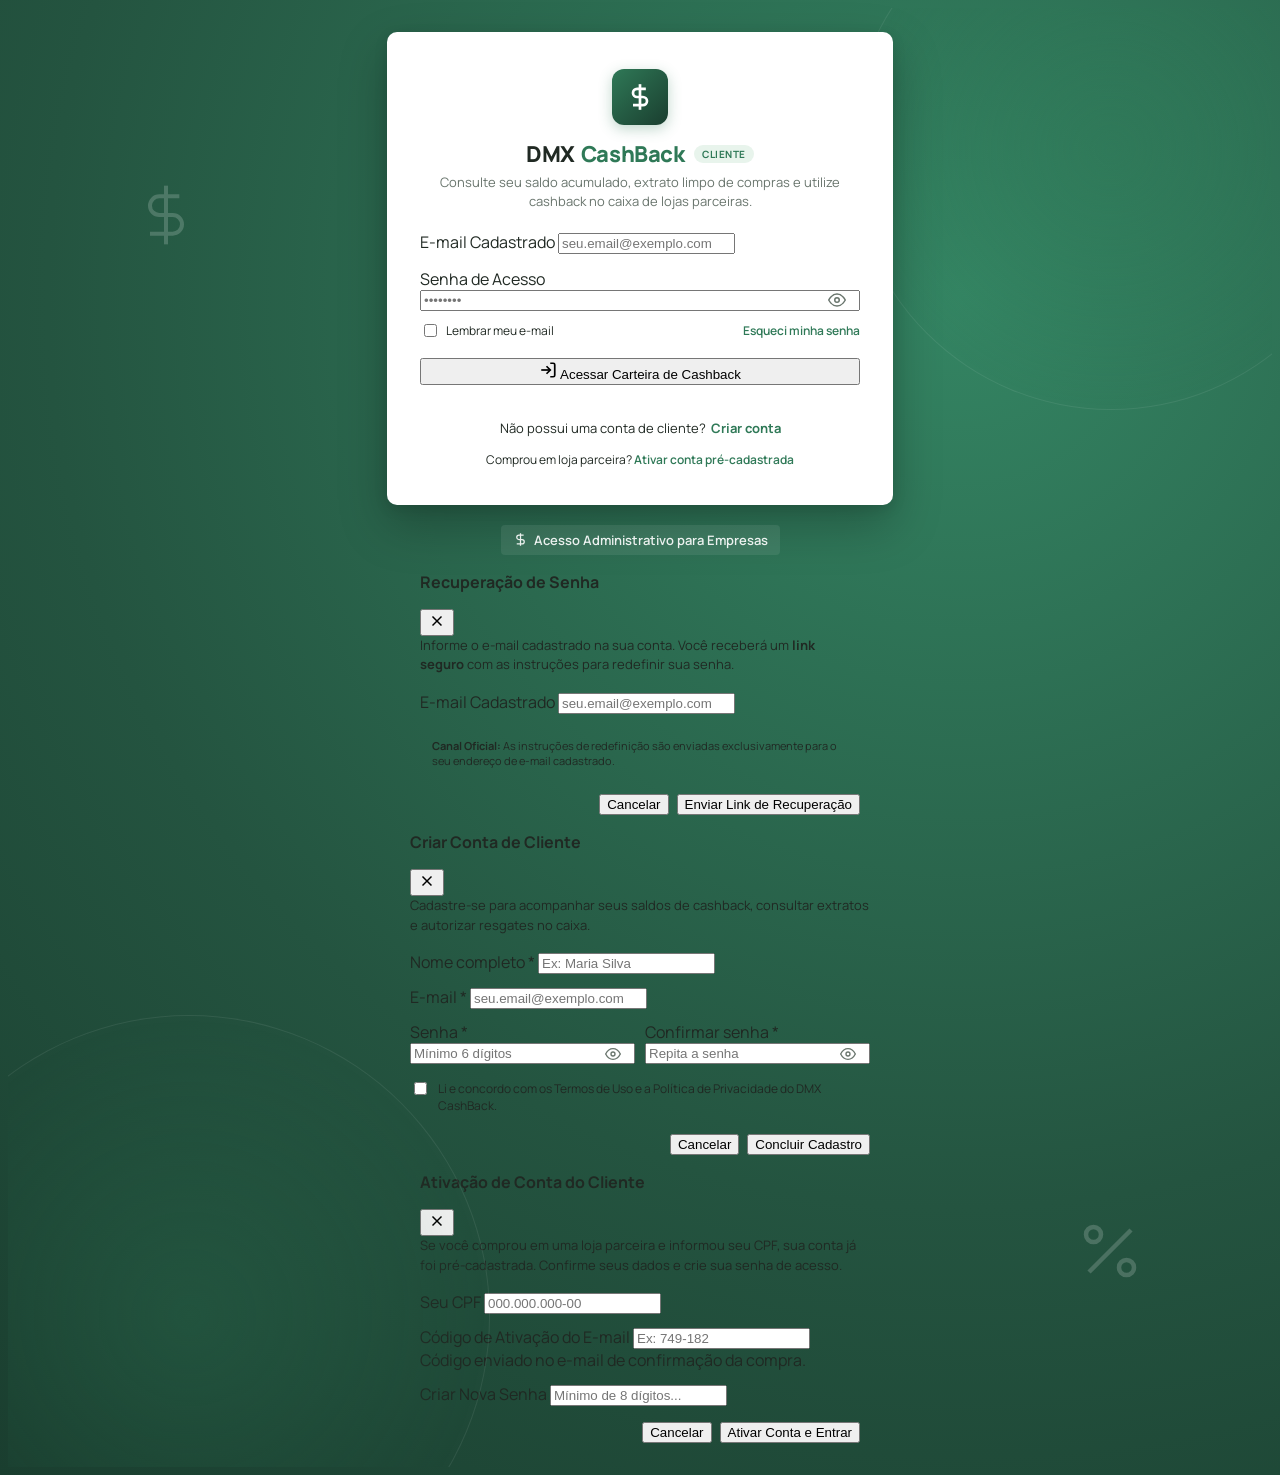
==== login.html @ c77e9d6a "Add files via upload" ====
<!DOCTYPE html>
<html lang="pt-BR">
<head>
  <meta charset="UTF-8" />
  <meta name="viewport" content="width=device-width, initial-scale=1.0" />
  <title>DMX CashBack — Login do Cliente</title>
  <meta name="description" content="Acesse sua carteira digital DMX CashBack — consulte seu saldo acumulado, extrato de compras e gere autorizações para resgate no caixa." />

  <!-- Tipografia Manrope Oficial -->
  <link rel="preconnect" href="https://fonts.googleapis.com" />
  <link rel="preconnect" href="https://fonts.gstatic.com" crossorigin />
  <link href="https://fonts.googleapis.com/css2?family=Manrope:wght@400;500;600;700;800&display=swap" rel="stylesheet" />

  <!-- Estilos Globais do Design System -->
  <link rel="stylesheet" href="./css/tokens.css" />
  <link rel="stylesheet" href="./css/base.css" />
  <link rel="stylesheet" href="./css/components.css" />
  <link rel="stylesheet" href="./css/responsive.css" />

  <style>
    /* Estilos específicos da página de Login do Consumidor */
    body.client-login-body {
      min-height: 100vh;
      background: radial-gradient(circle at 75% 20%, #348563 0%, #245440 60%, #1A3E2F 100%);
      display: flex;
      flex-direction: column;
      align-items: center;
      justify-content: center;
      padding: 24px 16px;
      font-family: var(--font-sans, 'Manrope', -apple-system, BlinkMacSystemFont, sans-serif);
      color: var(--color-text-primary, #202923);
      position: relative;
      overflow-x: hidden;
    }

    /* Decoração de fundo com degradê e símbolos financeiros discretos */
    .client-login-bg-deco {
      position: absolute;
      inset: 0;
      pointer-events: none;
      overflow: hidden;
      z-index: 0;
    }
    .client-login-bg-deco .circle-1 {
      position: absolute;
      top: -120px;
      right: -100px;
      width: 520px;
      height: 520px;
      border-radius: 50%;
      border: 1px solid rgba(255, 255, 255, 0.08);
      background: radial-gradient(circle, rgba(47, 121, 87, 0.35) 0%, transparent 70%);
    }
    .client-login-bg-deco .circle-2 {
      position: absolute;
      bottom: -150px;
      left: -120px;
      width: 600px;
      height: 600px;
      border-radius: 50%;
      border: 1px solid rgba(255, 255, 255, 0.08);
      background: radial-gradient(circle, rgba(47, 121, 87, 0.25) 0%, transparent 70%);
    }
    .client-login-bg-deco .deco-icon {
      position: absolute;
      opacity: 0.18;
      color: #FFFFFF;
    }
    .client-login-bg-deco .deco-icon--top-left {
      top: 12%;
      left: 10%;
    }
    .client-login-bg-deco .deco-icon--bottom-right {
      bottom: 12%;
      right: 10%;
    }

    .client-login-card {
      position: relative;
      z-index: 10;
      width: 100%;
      max-width: 440px;
      background: #FFFFFF;
      border: 1px solid rgba(255, 255, 255, 0.4);
      border-radius: var(--radius-card, 10px);
      box-shadow: 0 20px 48px rgba(0, 0, 0, 0.25), 0 4px 14px rgba(0, 0, 0, 0.1);
      padding: 36px 32px;
      display: flex;
      flex-direction: column;
      gap: 20px;
      animation: fadeInLogin 0.35s ease-out;
    }

    @keyframes fadeInLogin {
      from { opacity: 0; transform: translateY(16px); }
      to { opacity: 1; transform: translateY(0); }
    }

    @media (max-width: 480px) {
      .client-login-card {
        padding: 28px 20px;
      }
    }

    .client-login-header {
      text-align: center;
      display: flex;
      flex-direction: column;
      align-items: center;
    }

    .client-login-logo {
      width: 56px;
      height: 56px;
      border-radius: 12px;
      background: linear-gradient(135deg, var(--brand-main, #2F7957) 0%, var(--brand-dark, #1A3E2F) 100%);
      color: #FFFFFF;
      display: flex;
      align-items: center;
      justify-content: center;
      box-shadow: 0 4px 14px rgba(47, 121, 87, 0.3);
      margin-bottom: 14px;
    }

    .client-login-title {
      font-size: 22px;
      font-weight: 800;
      letter-spacing: -0.02em;
      color: var(--color-text-primary, #202923);
      margin: 0 0 4px;
      display: flex;
      align-items: center;
      justify-content: center;
      gap: 6px;
    }

    .client-login-title span {
      color: var(--brand-main, #2F7957);
    }

    .client-brand-badge {
      font-size: 10px;
      font-weight: 700;
      text-transform: uppercase;
      letter-spacing: 0.05em;
      padding: 2px 8px;
      background-color: #E8F4EC;
      color: #1A3D2E;
      border-radius: 9999px;
      margin-left: 4px;
    }

    .client-login-subtitle {
      font-size: 13px;
      color: var(--color-text-secondary, #69756D);
      margin: 0;
      line-height: 1.45;
    }

    /* Input com botão de alternar senha */
    .password-wrap {
      position: relative;
      display: flex;
      align-items: center;
    }

    .password-wrap .input {
      padding-right: 42px;
      width: 100%;
    }

    .password-toggle-btn {
      position: absolute;
      right: 8px;
      top: 50%;
      transform: translateY(-50%);
      background: none;
      border: none;
      color: var(--color-text-secondary, #69756D);
      cursor: pointer;
      padding: 6px;
      display: flex;
      align-items: center;
      justify-content: center;
      border-radius: var(--radius-sm, 4px);
      transition: color 0.15s ease;
    }

    .password-toggle-btn:hover {
      color: var(--brand-main, #2F7957);
    }

    .login-footer-links {
      display: flex;
      justify-content: space-between;
      align-items: center;
      font-size: 12px;
      margin-top: -4px;
      flex-wrap: wrap;
      gap: 8px;
    }

    .login-link {
      color: var(--brand-main, #2F7957);
      text-decoration: none;
      font-weight: 600;
      transition: color 0.15s ease;
    }

    .login-link:hover {
      color: var(--brand-dark, #1A3E2F);
      text-decoration: underline;
    }

    .admin-switch-footer {
      position: relative;
      z-index: 10;
      margin-top: 20px;
      text-align: center;
      font-size: 13px;
    }

    .admin-switch-footer a {
      color: rgba(255, 255, 255, 0.9);
      font-weight: 600;
      text-decoration: none;
      display: inline-flex;
      align-items: center;
      gap: 6px;
      padding: 6px 12px;
      border-radius: var(--radius-sm, 4px);
      background: rgba(255, 255, 255, 0.08);
      transition: background 0.15s ease, color 0.15s ease;
    }

    .admin-switch-footer a:hover {
      background: rgba(255, 255, 255, 0.16);
      color: #FFFFFF;
    }

    /* Mensagem de alerta */
    .login-alert {
      padding: 10px 14px;
      border-radius: var(--radius-md, 6px);
      font-size: 12px;
      line-height: 1.4;
      display: none;
      align-items: center;
      gap: 8px;
    }

    .login-alert--error {
      background: #FDECEA;
      color: #C0392B;
      border: 1px solid #F5C6CB;
    }

    .login-alert--success {
      background: #E8F4EC;
      color: #245440;
      border: 1px solid #C2E2CB;
    }
  </style>
</head>
<body class="client-login-body">

  <!-- Elementos decorativos de fundo com símbolos financeiros -->
  <div class="client-login-bg-deco" aria-hidden="true">
    <div class="circle-1"></div>
    <div class="circle-2"></div>
    <div class="deco-icon deco-icon--top-left">
      <svg width="64" height="64" viewBox="0 0 24 24" fill="none" stroke="currentColor" stroke-width="1.5">
        <line x1="12" y1="1" x2="12" y2="23"/>
        <path d="M17 5H9.5a3.5 3.5 0 000 7h5a3.5 3.5 0 010 7H6"/>
      </svg>
    </div>
    <div class="deco-icon deco-icon--bottom-right">
      <svg width="72" height="72" viewBox="0 0 24 24" fill="none" stroke="currentColor" stroke-width="1.5">
        <line x1="19" y1="5" x2="5" y2="19"/>
        <circle cx="6.5" cy="6.5" r="2.5"/>
        <circle cx="17.5" cy="17.5" r="2.5"/>
      </svg>
    </div>
  </div>

  <!-- Card Principal de Login -->
  <div class="client-login-card">
    
    <!-- Cabeçalho com Logotipo e Identidade Visual -->
    <div class="client-login-header">
      <div class="client-login-logo">
        <svg width="28" height="28" viewBox="0 0 24 24" fill="none" stroke="currentColor" stroke-width="2.3">
          <line x1="12" y1="1" x2="12" y2="23"/>
          <path d="M17 5H9.5a3.5 3.5 0 000 7h5a3.5 3.5 0 010 7H6"/>
        </svg>
      </div>
      <h1 class="client-login-title">
        DMX <span>CashBack</span>
        <span class="client-brand-badge">Cliente</span>
      </h1>
      <p class="client-login-subtitle">
        Consulte seu saldo acumulado, extrato limpo de compras e utilize cashback no caixa de lojas parceiras.
      </p>
    </div>

    <!-- Alertas visuais de erro ou sucesso -->
    <div class="login-alert login-alert--error" id="loginAlertError"></div>
    <div class="login-alert login-alert--success" id="loginAlertSuccess"></div>

    <!-- Formulário de Autenticação -->
    <form id="clientLoginForm" onsubmit="handleClientLogin(event)" style="display: flex; flex-direction: column; gap: 14px;">
      
      <!-- Campo E-mail -->
      <div class="input-group">
        <label class="input-label" for="clientEmail">E-mail Cadastrado</label>
        <input 
          type="email" 
          id="clientEmail" 
          class="input" 
          placeholder="seu.email@exemplo.com" 
          required 
          autocomplete="username" 
        />
      </div>

      <!-- Campo Senha -->
      <div class="input-group">
        <label class="input-label" for="clientPassword">Senha de Acesso</label>
        <div class="password-wrap">
          <input 
            type="password" 
            id="clientPassword" 
            class="input" 
            placeholder="••••••••" 
            required 
            autocomplete="current-password" 
          />
          <button 
            type="button" 
            class="password-toggle-btn" 
            id="togglePasswordBtn" 
            onclick="togglePasswordVisibility()" 
            aria-label="Mostrar ou ocultar senha"
            title="Mostrar ou ocultar senha"
          >
            <svg id="eyeIcon" width="18" height="18" viewBox="0 0 24 24" fill="none" stroke="currentColor" stroke-width="2">
              <path d="M1 12s4-8 11-8 11 8 11 8-4 8-11 8-11-8-11-8z"/>
              <circle cx="12" cy="12" r="3"/>
            </svg>
          </button>
        </div>
      </div>

      <!-- Opções: Lembrar de mim e Esqueci minha senha -->
      <div class="login-footer-links">
        <label style="display: flex; align-items: center; gap: 6px; cursor: pointer; user-select: none; color: var(--color-text-secondary);">
          <input type="checkbox" id="rememberMeCheckbox" />
          <span>Lembrar meu e-mail</span>
        </label>
        <a href="javascript:void(0)" class="login-link" onclick="openForgotModal()">Esqueci minha senha</a>
      </div>

      <!-- Botão Entrar -->
      <button type="submit" class="btn btn--primary btn--lg" id="submitLoginBtn" style="width: 100%; margin-top: 4px;">
        <svg width="18" height="18" viewBox="0 0 24 24" fill="none" stroke="currentColor" stroke-width="2.3"><path d="M15 3h4a2 2 0 0 1 2 2v14a2 2 0 0 1-2 2h-4"/><polyline points="10 17 15 12 10 7"/><line x1="15" y1="12" x2="3" y2="12"/></svg>
        Acessar Carteira de Cashback
      </button>

    </form>

    <!-- Chamadas para Criar Conta ou Ativar Conta -->
    <div style="text-align: center; font-size: 13px; color: var(--color-text-secondary); border-top: 1px solid var(--neutral-100); padding-top: 14px;">
      Não possui uma conta de cliente? 
      <a href="javascript:void(0)" class="login-link" onclick="openRegisterModal()" style="font-weight: 700; margin-left: 2px;">Criar conta</a>
    </div>

    <div style="text-align: center; font-size: 12px; color: var(--color-text-secondary); margin-top: -6px;">
      Comprou em loja parceira? 
      <a href="javascript:void(0)" class="login-link" onclick="openActivateModal()" style="font-weight: 600;">Ativar conta pré-cadastrada</a>
    </div>

  </div>

  <!-- Rodapé com atalho para painel administrativo -->
  <div class="admin-switch-footer">
    <a href="../login-admin.html">
      <svg width="15" height="15" viewBox="0 0 24 24" fill="none" stroke="currentColor" stroke-width="2"><path d="M12 2v20M17 5H9.5a3.5 3.5 0 000 7h5a3.5 3.5 0 010 7H6"/></svg>
      Acesso Administrativo para Empresas
    </a>
  </div>

  <!-- ════════════════════════════════════════════════════════
       MODAL 1: ESQUECI MINHA SENHA
       ════════════════════════════════════════════════════════ -->
  <div class="modal-backdrop" id="modalForgotPassword">
    <div class="modal-dialog" style="max-width: 440px;" role="dialog" aria-modal="true" aria-labelledby="modalForgotTitle">
      <div class="modal-header">
        <h3 class="modal-title" id="modalForgotTitle" style="font-size: 16px; font-weight: 700;">Recuperação de Senha</h3>
        <button type="button" class="btn btn--ghost btn--sm btn--icon" onclick="closeForgotModal()" aria-label="Fechar">
          <svg width="18" height="18" viewBox="0 0 24 24" fill="none" stroke="currentColor" stroke-width="2"><line x1="18" y1="6" x2="6" y2="18"/><line x1="6" y1="6" x2="18" y2="18"/></svg>
        </button>
      </div>
      <div class="modal-body">
        <p style="font-size: 13px; color: var(--color-text-secondary); line-height: 1.5; margin: 0 0 16px;">
          Informe o e-mail cadastrado na sua conta. Você receberá um <strong>link seguro</strong> com as instruções para redefinir sua senha.
        </p>

        <form onsubmit="handleForgotSubmit(event)">
          <div class="input-group" style="margin-bottom: 14px;">
            <label class="input-label" for="forgotEmailInput">E-mail Cadastrado</label>
            <input type="email" id="forgotEmailInput" class="input" placeholder="seu.email@exemplo.com" required />
          </div>

          <div style="background: var(--neutral-50); border: 1px dashed var(--neutral-300); border-radius: var(--radius-md); padding: 10px 12px; font-size: 11px; color: var(--color-text-secondary); margin-bottom: 16px; line-height: 1.4;">
            <strong>Canal Oficial:</strong> As instruções de redefinição são enviadas exclusivamente para o seu endereço de e-mail cadastrado.
          </div>

          <div style="display: flex; justify-content: flex-end; gap: 8px;">
            <button type="button" class="btn btn--ghost btn--sm" onclick="closeForgotModal()">Cancelar</button>
            <button type="submit" class="btn btn--primary btn--sm">Enviar Link de Recuperação</button>
          </div>
        </form>
      </div>
    </div>
  </div>

  <!-- ════════════════════════════════════════════════════════
       MODAL 2: CRIAR CONTA DE CLIENTE
       ════════════════════════════════════════════════════════ -->
  <div class="modal-backdrop" id="modalRegisterClient" role="dialog" aria-modal="true" aria-labelledby="modalRegisterTitle">
    <div class="modal-dialog" style="max-width: 460px;">
      <div class="modal-header">
        <h3 class="modal-title" id="modalRegisterTitle" style="font-size: 16px; font-weight: 700;">Criar Conta de Cliente</h3>
        <button type="button" class="btn btn--ghost btn--sm btn--icon" onclick="closeRegisterModal()" aria-label="Fechar">
          <svg width="18" height="18" viewBox="0 0 24 24" fill="none" stroke="currentColor" stroke-width="2"><line x1="18" y1="6" x2="6" y2="18"/><line x1="6" y1="6" x2="18" y2="18"/></svg>
        </button>
      </div>
      <div class="modal-body">
        <p style="font-size: 13px; color: var(--color-text-secondary); line-height: 1.5; margin: 0 0 16px;">
          Cadastre-se para acompanhar seus saldos de cashback, consultar extratos e autorizar resgates no caixa.
        </p>

        <form id="clientRegisterForm" onsubmit="handleRegisterSubmit(event)" style="display: flex; flex-direction: column; gap: 12px;" novalidate>
          <div class="input-group">
            <label class="input-label" for="clientRegName">Nome completo *</label>
            <input type="text" id="clientRegName" class="input" placeholder="Ex: Maria Silva" required />
          </div>

          <div class="input-group">
            <label class="input-label" for="clientRegEmail">E-mail *</label>
            <input type="email" id="clientRegEmail" class="input" placeholder="seu.email@exemplo.com" required />
          </div>

          <div style="display: grid; grid-template-columns: 1fr 1fr; gap: 10px;">
            <div class="input-group">
              <label class="input-label" for="clientRegPassword">Senha *</label>
              <div class="password-wrap">
                <input type="password" id="clientRegPassword" class="input" placeholder="Mínimo 6 dígitos" required minlength="6" />
                <button type="button" class="password-toggle-btn" onclick="togglePasswordVisibilityField('clientRegPassword', 'eyeClientReg1')" aria-label="Mostrar ou ocultar senha">
                  <svg id="eyeClientReg1" width="16" height="16" viewBox="0 0 24 24" fill="none" stroke="currentColor" stroke-width="2"><path d="M1 12s4-8 11-8 11 8 11 8-4 8-11 8-11-8-11-8z"/><circle cx="12" cy="12" r="3"/></svg>
                </button>
              </div>
            </div>

            <div class="input-group">
              <label class="input-label" for="clientRegPasswordConfirm">Confirmar senha *</label>
              <div class="password-wrap">
                <input type="password" id="clientRegPasswordConfirm" class="input" placeholder="Repita a senha" required minlength="6" />
                <button type="button" class="password-toggle-btn" onclick="togglePasswordVisibilityField('clientRegPasswordConfirm', 'eyeClientReg2')" aria-label="Mostrar ou ocultar senha">
                  <svg id="eyeClientReg2" width="16" height="16" viewBox="0 0 24 24" fill="none" stroke="currentColor" stroke-width="2"><path d="M1 12s4-8 11-8 11 8 11 8-4 8-11 8-11-8-11-8z"/><circle cx="12" cy="12" r="3"/></svg>
                </button>
              </div>
            </div>
          </div>

          <label style="display: flex; align-items: flex-start; gap: 8px; font-size: 12px; color: var(--color-text-secondary); cursor: pointer; margin-top: 4px;">
            <input type="checkbox" id="clientRegTerms" style="margin-top: 2px;" required />
            <span>Li e concordo com os Termos de Uso e a Política de Privacidade do DMX CashBack.</span>
          </label>

          <div style="display: flex; justify-content: flex-end; gap: 8px; margin-top: 8px;">
            <button type="button" class="btn btn--ghost btn--sm" onclick="closeRegisterModal()">Cancelar</button>
            <button type="submit" class="btn btn--primary btn--sm" id="btnClientRegSubmit">Concluir Cadastro</button>
          </div>
        </form>
      </div>
    </div>
  </div>

  <!-- ════════════════════════════════════════════════════════
       MODAL 3: ATIVAR CONTA (PRIMEIRO ACESSO)
       ════════════════════════════════════════════════════════ -->
  <div class="modal-backdrop" id="modalActivateAccount" role="dialog" aria-modal="true" aria-labelledby="modalActivateTitle">
    <div class="modal-dialog" style="max-width: 440px;">
      <div class="modal-header">
        <h3 class="modal-title" id="modalActivateTitle" style="font-size: 16px; font-weight: 700;">Ativação de Conta do Cliente</h3>
        <button type="button" class="btn btn--ghost btn--sm btn--icon" onclick="closeActivateModal()" aria-label="Fechar">
          <svg width="18" height="18" viewBox="0 0 24 24" fill="none" stroke="currentColor" stroke-width="2"><line x1="18" y1="6" x2="6" y2="18"/><line x1="6" y1="6" x2="18" y2="18"/></svg>
        </button>
      </div>
      <div class="modal-body">
        <p style="font-size: 13px; color: var(--color-text-secondary); line-height: 1.5; margin: 0 0 16px;">
          Se você comprou em uma loja parceira e informou seu CPF, sua conta já foi pré-cadastrada. Confirme seus dados e crie sua senha de acesso.
        </p>

        <form onsubmit="handleActivateSubmit(event)">
          <div class="input-group" style="margin-bottom: 12px;">
            <label class="input-label" for="activateCpfInput">Seu CPF</label>
            <input type="text" id="activateCpfInput" class="input" placeholder="000.000.000-00" required />
          </div>

          <div class="input-group" style="margin-bottom: 12px;">
            <label class="input-label" for="activateCodeInput">Código de Ativação do E-mail</label>
            <input type="text" id="activateCodeInput" class="input" placeholder="Ex: 749-182" required />
            <span class="input-hint">Código enviado no e-mail de confirmação da compra.</span>
          </div>

          <div class="input-group" style="margin-bottom: 16px;">
            <label class="input-label" for="activatePasswordInput">Criar Nova Senha</label>
            <input type="password" id="activatePasswordInput" class="input" placeholder="Mínimo de 8 dígitos..." required minlength="8" />
          </div>

          <div style="display: flex; justify-content: flex-end; gap: 8px;">
            <button type="button" class="btn btn--ghost btn--sm" onclick="closeActivateModal()">Cancelar</button>
            <button type="submit" class="btn btn--primary btn--sm">Ativar Conta e Entrar</button>
          </div>
        </form>
      </div>
    </div>
  </div>

  <!-- Container de Toasts de Notificação -->
  <div class="toast-container" id="loginToastContainer"></div>

  <!-- Script Interativo do Login do Cliente -->
  <script>
    'use strict';

    document.addEventListener('DOMContentLoaded', () => {
      // Se já houver sessão ativa, redireciona diretamente para o portal do cliente
      try {
        const existingSession = sessionStorage.getItem('dmx_client_session');
        if (existingSession) {
          const sess = JSON.parse(existingSession);
          if (sess && sess.authenticated) {
            window.location.replace('index.html');
            return;
          }
        }
      } catch (e) {
        sessionStorage.removeItem('dmx_client_session');
      }

      // Lembrar meu e-mail
      const savedEmail = localStorage.getItem('dmx_saved_client_email');
      const emailInput = document.getElementById('clientEmail');
      const rememberCheckbox = document.getElementById('rememberMeCheckbox');
      const passwordInput = document.getElementById('clientPassword');

      if (savedEmail && emailInput) {
        emailInput.value = savedEmail;
        if (rememberCheckbox) rememberCheckbox.checked = true;
        if (passwordInput) {
          passwordInput.value = '';
          passwordInput.focus();
        }
      }
    });

    function togglePasswordVisibilityField(inputId, iconId) {
      const input = document.getElementById(inputId);
      const icon = document.getElementById(iconId);
      if (!input || !icon) return;

      if (input.type === 'password') {
        input.type = 'text';
        icon.innerHTML = `
          <path d="M17.94 17.94A10.07 10.07 0 0 1 12 20c-7 0-11-8-11-8a18.45 18.45 0 0 1 5.06-5.94M9.9 4.24A9.12 9.12 0 0 1 12 4c7 0 11 8 11 8a18.5 18.5 0 0 1-2.16 3.19m-6.72-1.07a3 3 0 1 1-4.24-4.24"/>
          <line x1="1" y1="1" x2="23" y2="23"/>
        `;
      } else {
        input.type = 'password';
        icon.innerHTML = `
          <path d="M1 12s4-8 11-8 11 8 11 8-4 8-11 8-11-8-11-8z"/>
          <circle cx="12" cy="12" r="3"/>
        `;
      }
    }

    function togglePasswordVisibility() {
      togglePasswordVisibilityField('clientPassword', 'eyeIcon');
    }

    function handleClientLogin(e) {
      e.preventDefault();
      const emailInput = document.getElementById('clientEmail');
      const passwordInput = document.getElementById('clientPassword');
      const email = emailInput?.value.trim() || '';
      const password = passwordInput?.value.trim() || '';
      const rememberMe = document.getElementById('rememberMeCheckbox')?.checked;
      const submitBtn = document.getElementById('submitLoginBtn');

      if (!email || !password) {
        showLoginAlert('error', 'Por favor, informe seu e-mail e sua senha de acesso.');
        return;
      }

      const emailRegex = /^[^\s@]+@[^\s@]+\.[^\s@]+$/;
      if (!emailRegex.test(email)) {
        showLoginAlert('error', 'Por favor, informe um endereço de e-mail válido.');
        emailInput?.focus();
        return;
      }

      submitBtn.disabled = true;
      submitBtn.innerHTML = `
        <span class="spinner spinner--sm" style="display:inline-block; width:16px; height:16px; border:2px solid rgba(255,255,255,0.3); border-top-color:#fff; border-radius:50%; animation:spin 0.6s linear infinite; margin-right:8px;"></span>
        Acessando carteira...
      `;

      setTimeout(() => {
        if (rememberMe) {
          localStorage.setItem('dmx_saved_client_email', email);
        } else {
          localStorage.removeItem('dmx_saved_client_email');
        }

        const inferredName = email.split('@')[0].replace(/[._-]/g, ' ').replace(/\b\w/g, l => l.toUpperCase());
        const clientSession = {
          name: inferredName || 'Cliente DMX',
          email: email,
          authenticated: true,
          loginTime: new Date().toISOString(),
          role: 'client'
        };

        sessionStorage.setItem('dmx_client_session', JSON.stringify(clientSession));

        showLoginAlert('success', 'Autenticado com sucesso! Carregando sua Carteira de Cashback...');
        setTimeout(() => {
          window.location.href = 'index.html';
        }, 350);
      }, 500);
    }

    function showLoginAlert(type, msg) {
      const errBox = document.getElementById('loginAlertError');
      const succBox = document.getElementById('loginAlertSuccess');
      if (errBox) errBox.style.display = 'none';
      if (succBox) succBox.style.display = 'none';

      const target = type === 'error' ? errBox : succBox;
      if (target) {
        target.textContent = msg;
        target.style.display = 'flex';
      }
    }

    function openForgotModal() {
      document.getElementById('modalForgotPassword')?.classList.add('modal-backdrop--open');
      const email = document.getElementById('clientEmail')?.value.trim();
      const forgotInput = document.getElementById('forgotEmailInput');
      if (email && forgotInput) forgotInput.value = email;
    }

    function closeForgotModal() {
      document.getElementById('modalForgotPassword')?.classList.remove('modal-backdrop--open');
    }

    function handleForgotSubmit(e) {
      e.preventDefault();
      const email = document.getElementById('forgotEmailInput')?.value.trim();
      closeForgotModal();
      showLoginAlert('success', `Instruções enviadas para ${email}. Verifique sua caixa de entrada.`);
    }

    function openRegisterModal() {
      document.getElementById('modalRegisterClient')?.classList.add('modal-backdrop--open');
    }

    function closeRegisterModal() {
      document.getElementById('modalRegisterClient')?.classList.remove('modal-backdrop--open');
    }

    function handleRegisterSubmit(e) {
      e.preventDefault();
      const name = document.getElementById('clientRegName')?.value.trim();
      const email = document.getElementById('clientRegEmail')?.value.trim();
      const pw = document.getElementById('clientRegPassword')?.value;
      const pwConf = document.getElementById('clientRegPasswordConfirm')?.value;
      const terms = document.getElementById('clientRegTerms')?.checked;

      if (!name || !email || !pw || !pwConf) {
        showLoginToast('Por favor, preencha todos os campos obrigatórios.', 'warning');
        return;
      }

      if (pw.length < 6) {
        showLoginToast('A senha deve conter no mínimo 6 caracteres.', 'warning');
        return;
      }

      if (pw !== pwConf) {
        showLoginToast('As senhas informadas não coincidem.', 'warning');
        return;
      }

      if (!terms) {
        showLoginToast('Você deve aceitar os Termos de Uso e Política de Privacidade.', 'warning');
        return;
      }

      closeRegisterModal();

      const clientSession = {
        name: name,
        email: email,
        authenticated: true,
        loginTime: new Date().toISOString(),
        role: 'client'
      };

      sessionStorage.setItem('dmx_client_session', JSON.stringify(clientSession));
      showLoginAlert('success', 'Cadastro realizado com sucesso! Acessando sua Carteira de Cashback...');
      setTimeout(() => {
        window.location.href = 'index.html';
      }, 400);
    }

    function openActivateModal() {
      document.getElementById('modalActivateAccount')?.classList.add('modal-backdrop--open');
    }

    function closeActivateModal() {
      document.getElementById('modalActivateAccount')?.classList.remove('modal-backdrop--open');
    }

    function handleActivateSubmit(e) {
      e.preventDefault();
      const cpf = document.getElementById('activateCpfInput')?.value.trim();
      const code = document.getElementById('activateCodeInput')?.value.trim();
      const pw = document.getElementById('activatePasswordInput')?.value;

      if (!cpf || !code || !pw) {
        showLoginToast('Preencha todos os campos para ativar a conta.', 'warning');
        return;
      }

      closeActivateModal();

      const clientSession = {
        name: 'Cliente DMX',
        email: 'cliente@dmxcashback.com.br',
        cpf: cpf,
        authenticated: true,
        loginTime: new Date().toISOString(),
        role: 'client'
      };

      sessionStorage.setItem('dmx_client_session', JSON.stringify(clientSession));
      showLoginAlert('success', 'Conta ativada com sucesso! Bem-vindo ao DMX CashBack.');
      setTimeout(() => {
        window.location.href = 'index.html';
      }, 400);
    }

    function showLoginToast(msg, type = 'info') {
      const container = document.getElementById('loginToastContainer');
      if (!container) return;

      const toast = document.createElement('div');
      toast.className = `toast toast--${type}`;
      toast.style.cssText = 'background: white; border: 1px solid var(--color-border); padding: 12px 16px; border-radius: 8px; box-shadow: 0 4px 12px rgba(0,0,0,0.15); margin-bottom: 8px; display: flex; align-items: center; justify-content: space-between; gap: 8px; font-size: 13px;';
      toast.innerHTML = `<span>${msg}</span><button onclick="this.parentElement.remove()" style="background:none; border:none; cursor:pointer; font-weight:bold;">✕</button>`;
      container.appendChild(toast);
      setTimeout(() => toast.remove(), 4000);
    }
  </script>
</body>
</html>
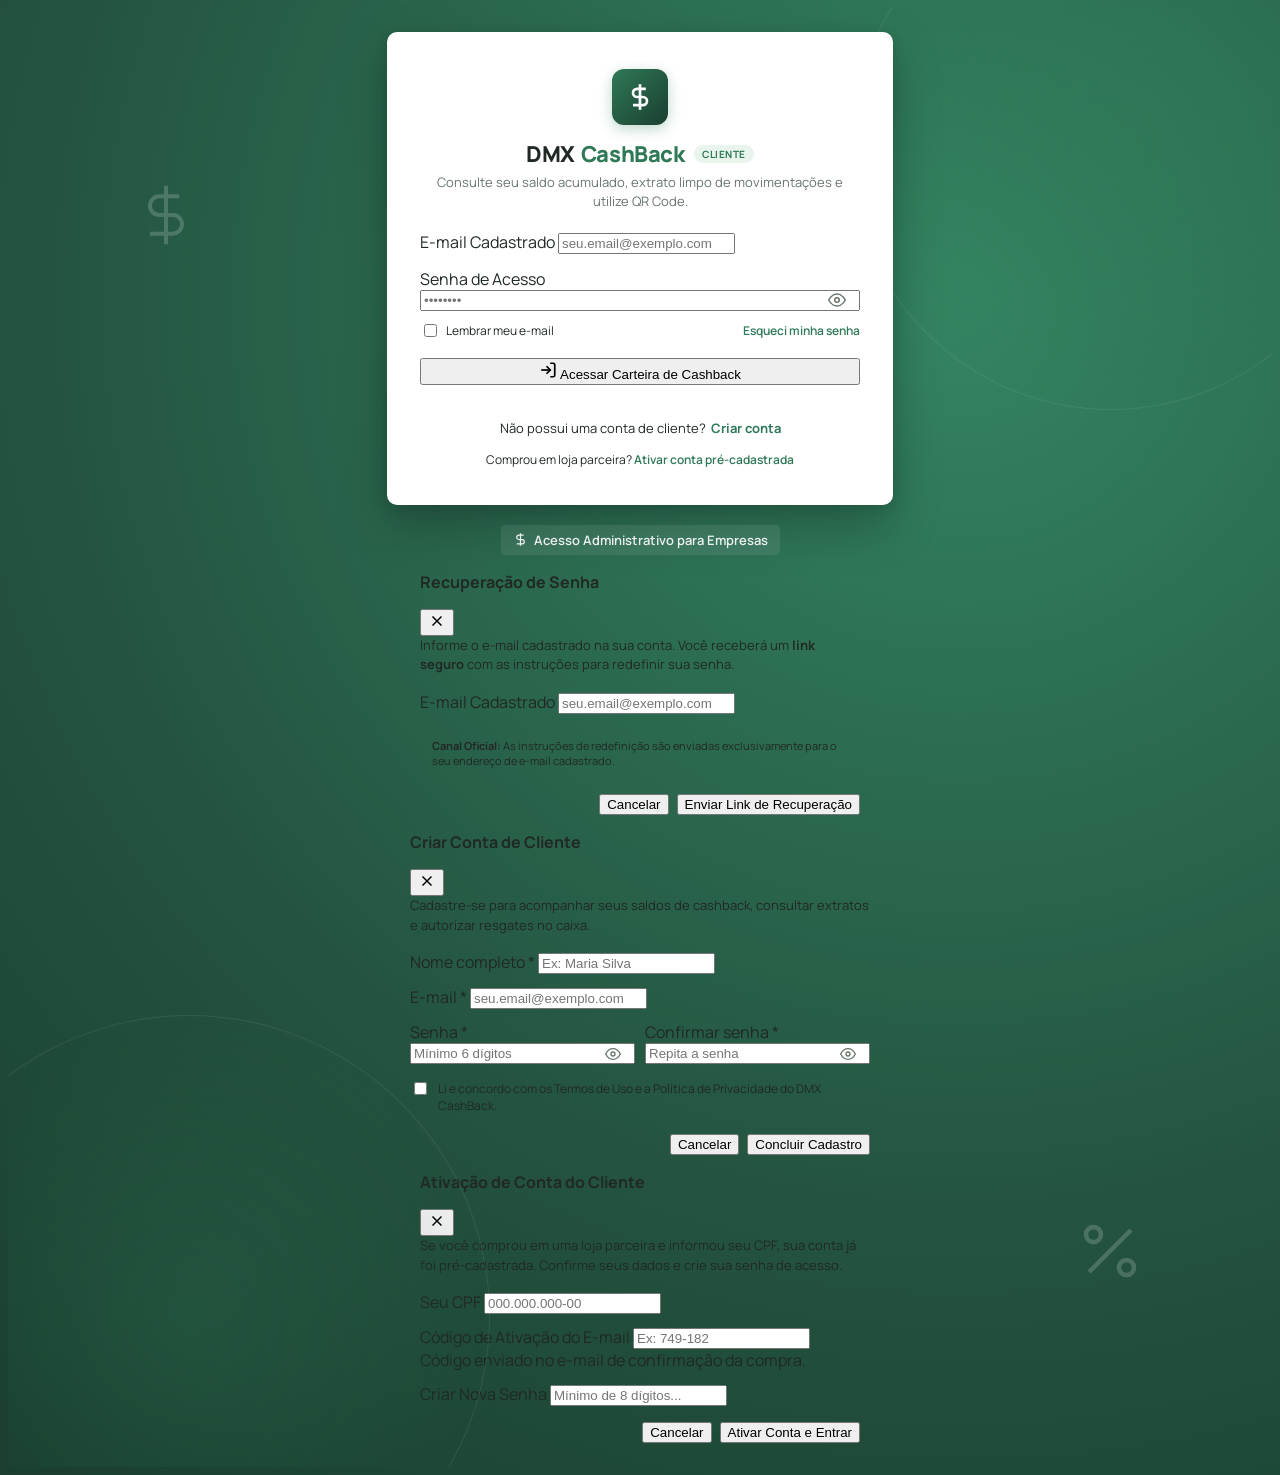
==== commit 0dd72ddc: "Add files via upload" ====
--- a/login.html
+++ b/login.html
@@ -4,7 +4,7 @@
   <meta charset="UTF-8" />
   <meta name="viewport" content="width=device-width, initial-scale=1.0" />
   <title>DMX CashBack — Login do Cliente</title>
-  <meta name="description" content="Acesse sua carteira digital DMX CashBack — consulte seu saldo acumulado, extrato de compras e gere autorizações para resgate no caixa." />
+  <meta name="description" content="Acesse sua carteira digital DMX CashBack — consulte seu saldo acumulado, extrato de movimentações e utilize QR Code." />
 
   <!-- Tipografia Manrope Oficial -->
   <link rel="preconnect" href="https://fonts.googleapis.com" />
@@ -299,7 +299,7 @@
         <span class="client-brand-badge">Cliente</span>
       </h1>
       <p class="client-login-subtitle">
-        Consulte seu saldo acumulado, extrato limpo de compras e utilize cashback no caixa de lojas parceiras.
+        Consulte seu saldo acumulado, extrato limpo de movimentações e utilize QR Code.
       </p>
     </div>
 
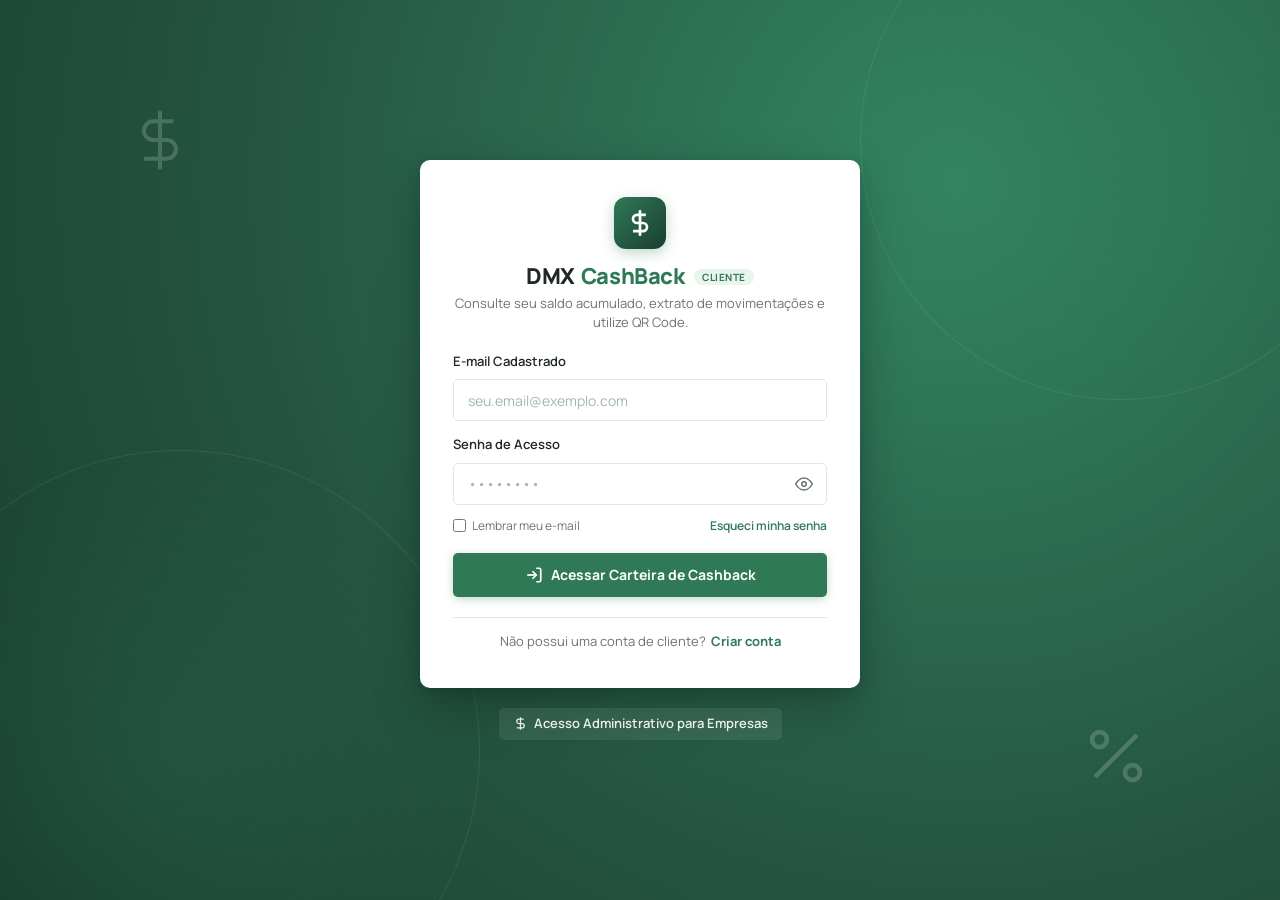
==== commit a6508113: "Add files via upload" ====
--- a/login.html
+++ b/login.html
@@ -11,14 +11,32 @@
   <link rel="preconnect" href="https://fonts.gstatic.com" crossorigin />
   <link href="https://fonts.googleapis.com/css2?family=Manrope:wght@400;500;600;700;800&display=swap" rel="stylesheet" />
 
-  <!-- Estilos Globais do Design System -->
-  <link rel="stylesheet" href="./css/tokens.css" />
-  <link rel="stylesheet" href="./css/base.css" />
-  <link rel="stylesheet" href="./css/components.css" />
-  <link rel="stylesheet" href="./css/responsive.css" />
+  <!-- Fallbacks de folhas de estilo externas -->
+  <link rel="stylesheet" href="./css/tokens.css" onerror="this.onerror=null;this.href='./tokens.css';" />
+  <link rel="stylesheet" href="./css/base.css" onerror="this.onerror=null;this.href='./base.css';" />
+  <link rel="stylesheet" href="./css/components.css" onerror="this.onerror=null;this.href='./components.css';" />
 
   <style>
-    /* Estilos específicos da página de Login do Consumidor */
+    /* Estilos 100% Autônomos da Tela de Login do Consumidor */
+    :root {
+      --brand-dark: #1A3E2F;
+      --brand-main: #2F7957;
+      --brand-light: #E8F4EC;
+      --color-text-primary: #202923;
+      --color-text-secondary: #69756D;
+      --color-border: #E1E8E2;
+      --radius-sm: 5px;
+      --radius-md: 8px;
+      --radius-card: 10px;
+      --font-sans: 'Manrope', -apple-system, BlinkMacSystemFont, 'Segoe UI', Roboto, sans-serif;
+    }
+
+    * {
+      box-sizing: border-box;
+      margin: 0;
+      padding: 0;
+    }
+
     body.client-login-body {
       min-height: 100vh;
       background: radial-gradient(circle at 75% 20%, #348563 0%, #245440 60%, #1A3E2F 100%);
@@ -27,8 +45,8 @@
       align-items: center;
       justify-content: center;
       padding: 24px 16px;
-      font-family: var(--font-sans, 'Manrope', -apple-system, BlinkMacSystemFont, sans-serif);
-      color: var(--color-text-primary, #202923);
+      font-family: var(--font-sans);
+      color: var(--color-text-primary);
       position: relative;
       overflow-x: hidden;
     }
@@ -75,6 +93,7 @@
       right: 10%;
     }
 
+    /* Card Central de Login */
     .client-login-card {
       position: relative;
       z-index: 10;
@@ -82,7 +101,7 @@
       max-width: 440px;
       background: #FFFFFF;
       border: 1px solid rgba(255, 255, 255, 0.4);
-      border-radius: var(--radius-card, 10px);
+      border-radius: var(--radius-card);
       box-shadow: 0 20px 48px rgba(0, 0, 0, 0.25), 0 4px 14px rgba(0, 0, 0, 0.1);
       padding: 36px 32px;
       display: flex;
@@ -110,10 +129,10 @@
     }
 
     .client-login-logo {
-      width: 56px;
-      height: 56px;
+      width: 52px;
+      height: 52px;
       border-radius: 12px;
-      background: linear-gradient(135deg, var(--brand-main, #2F7957) 0%, var(--brand-dark, #1A3E2F) 100%);
+      background: linear-gradient(135deg, var(--brand-main) 0%, var(--brand-dark) 100%);
       color: #FFFFFF;
       display: flex;
       align-items: center;
@@ -126,7 +145,7 @@
       font-size: 22px;
       font-weight: 800;
       letter-spacing: -0.02em;
-      color: var(--color-text-primary, #202923);
+      color: var(--color-text-primary);
       margin: 0 0 4px;
       display: flex;
       align-items: center;
@@ -135,7 +154,7 @@
     }
 
     .client-login-title span {
-      color: var(--brand-main, #2F7957);
+      color: var(--brand-main);
     }
 
     .client-brand-badge {
@@ -144,20 +163,52 @@
       text-transform: uppercase;
       letter-spacing: 0.05em;
       padding: 2px 8px;
-      background-color: #E8F4EC;
-      color: #1A3D2E;
+      background-color: var(--brand-light);
+      color: var(--brand-dark);
       border-radius: 9999px;
       margin-left: 4px;
     }
 
     .client-login-subtitle {
       font-size: 13px;
-      color: var(--color-text-secondary, #69756D);
+      color: var(--color-text-secondary);
       margin: 0;
       line-height: 1.45;
     }
 
-    /* Input com botão de alternar senha */
+    /* Formulários e Entradas de Texto */
+    .input-group {
+      display: flex;
+      flex-direction: column;
+      gap: 6px;
+      text-align: left;
+    }
+
+    .input-label {
+      font-size: 13px;
+      font-weight: 600;
+      color: var(--color-text-primary);
+    }
+
+    .input {
+      height: 42px;
+      border: 1px solid var(--color-border);
+      border-radius: var(--radius-sm);
+      padding: 0 14px;
+      font-family: var(--font-sans);
+      font-size: 14px;
+      color: var(--color-text-primary);
+      background: #FFFFFF;
+      outline: none;
+      transition: border-color 0.2s, box-shadow 0.2s;
+      width: 100%;
+    }
+
+    .input:focus {
+      border-color: var(--brand-main);
+      box-shadow: 0 0 0 3px rgba(47, 121, 87, 0.15);
+    }
+
     .password-wrap {
       position: relative;
       display: flex;
@@ -166,7 +217,6 @@
 
     .password-wrap .input {
       padding-right: 42px;
-      width: 100%;
     }
 
     .password-toggle-btn {
@@ -176,18 +226,18 @@
       transform: translateY(-50%);
       background: none;
       border: none;
-      color: var(--color-text-secondary, #69756D);
+      color: var(--color-text-secondary);
       cursor: pointer;
       padding: 6px;
       display: flex;
       align-items: center;
       justify-content: center;
-      border-radius: var(--radius-sm, 4px);
+      border-radius: var(--radius-sm);
       transition: color 0.15s ease;
     }
 
     .password-toggle-btn:hover {
-      color: var(--brand-main, #2F7957);
+      color: var(--brand-main);
     }
 
     .login-footer-links {
@@ -195,21 +245,71 @@
       justify-content: space-between;
       align-items: center;
       font-size: 12px;
-      margin-top: -4px;
+      margin-top: -2px;
       flex-wrap: wrap;
       gap: 8px;
     }
 
     .login-link {
-      color: var(--brand-main, #2F7957);
+      color: var(--brand-main);
       text-decoration: none;
       font-weight: 600;
       transition: color 0.15s ease;
+      cursor: pointer;
     }
 
     .login-link:hover {
-      color: var(--brand-dark, #1A3E2F);
+      color: var(--brand-dark);
       text-decoration: underline;
+    }
+
+    /* Botões */
+    .btn {
+      display: inline-flex;
+      align-items: center;
+      justify-content: center;
+      font-family: var(--font-sans);
+      font-weight: 700;
+      border-radius: var(--radius-sm);
+      cursor: pointer;
+      transition: all 0.2s ease;
+      border: none;
+      text-decoration: none;
+      gap: 8px;
+    }
+
+    .btn--primary {
+      background: var(--brand-main);
+      color: #FFFFFF;
+      height: 44px;
+      font-size: 14px;
+      box-shadow: 0 2px 8px rgba(47, 121, 87, 0.3);
+    }
+
+    .btn--primary:hover {
+      background: var(--brand-dark);
+      transform: translateY(-1px);
+    }
+
+    .btn--ghost {
+      background: transparent;
+      color: var(--color-text-secondary);
+    }
+
+    .btn--ghost:hover {
+      background: rgba(0, 0, 0, 0.05);
+      color: var(--color-text-primary);
+    }
+
+    .btn--sm {
+      height: 34px;
+      padding: 0 14px;
+      font-size: 13px;
+    }
+
+    .btn--lg {
+      height: 44px;
+      font-size: 14px;
     }
 
     .admin-switch-footer {
@@ -227,22 +327,22 @@
       display: inline-flex;
       align-items: center;
       gap: 6px;
-      padding: 6px 12px;
-      border-radius: var(--radius-sm, 4px);
+      padding: 6px 14px;
+      border-radius: var(--radius-sm);
       background: rgba(255, 255, 255, 0.08);
       transition: background 0.15s ease, color 0.15s ease;
     }
 
     .admin-switch-footer a:hover {
-      background: rgba(255, 255, 255, 0.16);
+      background: rgba(255, 255, 255, 0.18);
       color: #FFFFFF;
     }
 
-    /* Mensagem de alerta */
+    /* Mensagens de alerta */
     .login-alert {
       padding: 10px 14px;
-      border-radius: var(--radius-md, 6px);
-      font-size: 12px;
+      border-radius: var(--radius-sm);
+      font-size: 12.5px;
       line-height: 1.4;
       display: none;
       align-items: center;
@@ -259,6 +359,71 @@
       background: #E8F4EC;
       color: #245440;
       border: 1px solid #C2E2CB;
+    }
+
+    /* ══════════════════════════════════════════════════════════
+       MODAIS — NUNCA RENDERIZAM ABAIXO DO CARD, 100% SOBREPOSTOS
+       ══════════════════════════════════════════════════════════ */
+    .modal-backdrop {
+      position: fixed !important;
+      inset: 0 !important;
+      background: rgba(15, 35, 26, 0.65) !important;
+      backdrop-filter: blur(4px) !important;
+      display: none !important;
+      align-items: center !important;
+      justify-content: center !important;
+      z-index: 9999 !important;
+      padding: 16px !important;
+    }
+
+    .modal-backdrop.modal-backdrop--open {
+      display: flex !important;
+    }
+
+    .modal-dialog {
+      background: #FFFFFF !important;
+      border: 1px solid var(--color-border) !important;
+      border-radius: var(--radius-card) !important;
+      box-shadow: 0 20px 48px rgba(0, 0, 0, 0.3) !important;
+      width: 100% !important;
+      max-width: 440px !important;
+      overflow: hidden !important;
+      position: relative !important;
+      animation: modalSlideIn 0.22s ease-out !important;
+    }
+
+    @keyframes modalSlideIn {
+      from { transform: translateY(14px); opacity: 0; }
+      to { transform: translateY(0); opacity: 1; }
+    }
+
+    .modal-header {
+      padding: 16px 22px !important;
+      border-bottom: 1px solid var(--color-border) !important;
+      display: flex !important;
+      align-items: center !important;
+      justify-content: space-between !important;
+    }
+
+    .modal-title {
+      font-size: 16px !important;
+      font-weight: 800 !important;
+      color: var(--color-text-primary) !important;
+      margin: 0 !important;
+    }
+
+    .modal-body {
+      padding: 22px !important;
+    }
+
+    .toast-container {
+      position: fixed;
+      bottom: 24px;
+      right: 24px;
+      z-index: 10000;
+      display: flex;
+      flex-direction: column;
+      gap: 8px;
     }
   </style>
 </head>
@@ -299,7 +464,7 @@
         <span class="client-brand-badge">Cliente</span>
       </h1>
       <p class="client-login-subtitle">
-        Consulte seu saldo acumulado, extrato limpo de movimentações e utilize QR Code.
+        Consulte seu saldo acumulado, extrato de movimentações e utilize QR Code.
       </p>
     </div>
 
@@ -368,15 +533,10 @@
 
     </form>
 
-    <!-- Chamadas para Criar Conta ou Ativar Conta -->
-    <div style="text-align: center; font-size: 13px; color: var(--color-text-secondary); border-top: 1px solid var(--neutral-100); padding-top: 14px;">
+    <!-- Chamada para Criar Conta -->
+    <div style="text-align: center; font-size: 13px; color: var(--color-text-secondary); border-top: 1px solid var(--color-border); padding-top: 14px;">
       Não possui uma conta de cliente? 
       <a href="javascript:void(0)" class="login-link" onclick="openRegisterModal()" style="font-weight: 700; margin-left: 2px;">Criar conta</a>
-    </div>
-
-    <div style="text-align: center; font-size: 12px; color: var(--color-text-secondary); margin-top: -6px;">
-      Comprou em loja parceira? 
-      <a href="javascript:void(0)" class="login-link" onclick="openActivateModal()" style="font-weight: 600;">Ativar conta pré-cadastrada</a>
     </div>
 
   </div>
@@ -390,28 +550,26 @@
   </div>
 
   <!-- ════════════════════════════════════════════════════════
-       MODAL 1: ESQUECI MINHA SENHA
+       MODAL 1: ESQUECI MINHA SENHA (SOBREPOSTO — DISPLAY: NONE)
        ════════════════════════════════════════════════════════ -->
-  <div class="modal-backdrop" id="modalForgotPassword">
-    <div class="modal-dialog" style="max-width: 440px;" role="dialog" aria-modal="true" aria-labelledby="modalForgotTitle">
+  <div class="modal-backdrop" id="modalForgotPassword" role="dialog" aria-modal="true" aria-labelledby="modalForgotTitle">
+    <div class="modal-dialog">
       <div class="modal-header">
-        <h3 class="modal-title" id="modalForgotTitle" style="font-size: 16px; font-weight: 700;">Recuperação de Senha</h3>
-        <button type="button" class="btn btn--ghost btn--sm btn--icon" onclick="closeForgotModal()" aria-label="Fechar">
-          <svg width="18" height="18" viewBox="0 0 24 24" fill="none" stroke="currentColor" stroke-width="2"><line x1="18" y1="6" x2="6" y2="18"/><line x1="6" y1="6" x2="18" y2="18"/></svg>
-        </button>
+        <h3 class="modal-title" id="modalForgotTitle">Recuperação de Senha</h3>
+        <button type="button" class="btn btn--ghost btn--sm" onclick="closeForgotModal()" aria-label="Fechar" style="font-size: 18px; padding: 4px 8px;">✕</button>
       </div>
       <div class="modal-body">
         <p style="font-size: 13px; color: var(--color-text-secondary); line-height: 1.5; margin: 0 0 16px;">
           Informe o e-mail cadastrado na sua conta. Você receberá um <strong>link seguro</strong> com as instruções para redefinir sua senha.
         </p>
 
-        <form onsubmit="handleForgotSubmit(event)">
-          <div class="input-group" style="margin-bottom: 14px;">
+        <form onsubmit="handleForgotSubmit(event)" style="display: flex; flex-direction: column; gap: 14px;">
+          <div class="input-group">
             <label class="input-label" for="forgotEmailInput">E-mail Cadastrado</label>
             <input type="email" id="forgotEmailInput" class="input" placeholder="seu.email@exemplo.com" required />
           </div>
 
-          <div style="background: var(--neutral-50); border: 1px dashed var(--neutral-300); border-radius: var(--radius-md); padding: 10px 12px; font-size: 11px; color: var(--color-text-secondary); margin-bottom: 16px; line-height: 1.4;">
+          <div style="background: var(--brand-light); border: 1px dashed rgba(47,121,87,0.3); border-radius: var(--radius-sm); padding: 10px 12px; font-size: 11.5px; color: var(--brand-dark); line-height: 1.4;">
             <strong>Canal Oficial:</strong> As instruções de redefinição são enviadas exclusivamente para o seu endereço de e-mail cadastrado.
           </div>
 
@@ -425,19 +583,17 @@
   </div>
 
   <!-- ════════════════════════════════════════════════════════
-       MODAL 2: CRIAR CONTA DE CLIENTE
+       MODAL 2: CRIAR CONTA DE CLIENTE (SOBREPOSTO — DISPLAY: NONE)
        ════════════════════════════════════════════════════════ -->
   <div class="modal-backdrop" id="modalRegisterClient" role="dialog" aria-modal="true" aria-labelledby="modalRegisterTitle">
-    <div class="modal-dialog" style="max-width: 460px;">
+    <div class="modal-dialog">
       <div class="modal-header">
-        <h3 class="modal-title" id="modalRegisterTitle" style="font-size: 16px; font-weight: 700;">Criar Conta de Cliente</h3>
-        <button type="button" class="btn btn--ghost btn--sm btn--icon" onclick="closeRegisterModal()" aria-label="Fechar">
-          <svg width="18" height="18" viewBox="0 0 24 24" fill="none" stroke="currentColor" stroke-width="2"><line x1="18" y1="6" x2="6" y2="18"/><line x1="6" y1="6" x2="18" y2="18"/></svg>
-        </button>
+        <h3 class="modal-title" id="modalRegisterTitle">Criar Conta de Cliente</h3>
+        <button type="button" class="btn btn--ghost btn--sm" onclick="closeRegisterModal()" aria-label="Fechar" style="font-size: 18px; padding: 4px 8px;">✕</button>
       </div>
       <div class="modal-body">
         <p style="font-size: 13px; color: var(--color-text-secondary); line-height: 1.5; margin: 0 0 16px;">
-          Cadastre-se para acompanhar seus saldos de cashback, consultar extratos e autorizar resgates no caixa.
+          Cadastre-se para acompanhar seus saldos de cashback, consultar extratos e utilizar QR Code.
         </p>
 
         <form id="clientRegisterForm" onsubmit="handleRegisterSubmit(event)" style="display: flex; flex-direction: column; gap: 12px;" novalidate>
@@ -487,48 +643,6 @@
     </div>
   </div>
 
-  <!-- ════════════════════════════════════════════════════════
-       MODAL 3: ATIVAR CONTA (PRIMEIRO ACESSO)
-       ════════════════════════════════════════════════════════ -->
-  <div class="modal-backdrop" id="modalActivateAccount" role="dialog" aria-modal="true" aria-labelledby="modalActivateTitle">
-    <div class="modal-dialog" style="max-width: 440px;">
-      <div class="modal-header">
-        <h3 class="modal-title" id="modalActivateTitle" style="font-size: 16px; font-weight: 700;">Ativação de Conta do Cliente</h3>
-        <button type="button" class="btn btn--ghost btn--sm btn--icon" onclick="closeActivateModal()" aria-label="Fechar">
-          <svg width="18" height="18" viewBox="0 0 24 24" fill="none" stroke="currentColor" stroke-width="2"><line x1="18" y1="6" x2="6" y2="18"/><line x1="6" y1="6" x2="18" y2="18"/></svg>
-        </button>
-      </div>
-      <div class="modal-body">
-        <p style="font-size: 13px; color: var(--color-text-secondary); line-height: 1.5; margin: 0 0 16px;">
-          Se você comprou em uma loja parceira e informou seu CPF, sua conta já foi pré-cadastrada. Confirme seus dados e crie sua senha de acesso.
-        </p>
-
-        <form onsubmit="handleActivateSubmit(event)">
-          <div class="input-group" style="margin-bottom: 12px;">
-            <label class="input-label" for="activateCpfInput">Seu CPF</label>
-            <input type="text" id="activateCpfInput" class="input" placeholder="000.000.000-00" required />
-          </div>
-
-          <div class="input-group" style="margin-bottom: 12px;">
-            <label class="input-label" for="activateCodeInput">Código de Ativação do E-mail</label>
-            <input type="text" id="activateCodeInput" class="input" placeholder="Ex: 749-182" required />
-            <span class="input-hint">Código enviado no e-mail de confirmação da compra.</span>
-          </div>
-
-          <div class="input-group" style="margin-bottom: 16px;">
-            <label class="input-label" for="activatePasswordInput">Criar Nova Senha</label>
-            <input type="password" id="activatePasswordInput" class="input" placeholder="Mínimo de 8 dígitos..." required minlength="8" />
-          </div>
-
-          <div style="display: flex; justify-content: flex-end; gap: 8px;">
-            <button type="button" class="btn btn--ghost btn--sm" onclick="closeActivateModal()">Cancelar</button>
-            <button type="submit" class="btn btn--primary btn--sm">Ativar Conta e Entrar</button>
-          </div>
-        </form>
-      </div>
-    </div>
-  </div>
-
   <!-- Container de Toasts de Notificação -->
   <div class="toast-container" id="loginToastContainer"></div>
 
@@ -537,7 +651,6 @@
     'use strict';
 
     document.addEventListener('DOMContentLoaded', () => {
-      // Se já houver sessão ativa, redireciona diretamente para o portal do cliente
       try {
         const existingSession = sessionStorage.getItem('dmx_client_session');
         if (existingSession) {
@@ -613,10 +726,7 @@
       }
 
       submitBtn.disabled = true;
-      submitBtn.innerHTML = `
-        <span class="spinner spinner--sm" style="display:inline-block; width:16px; height:16px; border:2px solid rgba(255,255,255,0.3); border-top-color:#fff; border-radius:50%; animation:spin 0.6s linear infinite; margin-right:8px;"></span>
-        Acessando carteira...
-      `;
+      submitBtn.innerHTML = `Acessando carteira...`;
 
       setTimeout(() => {
         if (rememberMe) {
@@ -635,12 +745,13 @@
         };
 
         sessionStorage.setItem('dmx_client_session', JSON.stringify(clientSession));
+        localStorage.setItem('dmx_client_balance_visible', 'true');
 
         showLoginAlert('success', 'Autenticado com sucesso! Carregando sua Carteira de Cashback...');
         setTimeout(() => {
           window.location.href = 'index.html';
         }, 350);
-      }, 500);
+      }, 350);
     }
 
     function showLoginAlert(type, msg) {
@@ -721,56 +832,19 @@
       };
 
       sessionStorage.setItem('dmx_client_session', JSON.stringify(clientSession));
+      localStorage.setItem('dmx_client_balance_visible', 'true');
       showLoginAlert('success', 'Cadastro realizado com sucesso! Acessando sua Carteira de Cashback...');
       setTimeout(() => {
         window.location.href = 'index.html';
       }, 400);
     }
 
-    function openActivateModal() {
-      document.getElementById('modalActivateAccount')?.classList.add('modal-backdrop--open');
-    }
-
-    function closeActivateModal() {
-      document.getElementById('modalActivateAccount')?.classList.remove('modal-backdrop--open');
-    }
-
-    function handleActivateSubmit(e) {
-      e.preventDefault();
-      const cpf = document.getElementById('activateCpfInput')?.value.trim();
-      const code = document.getElementById('activateCodeInput')?.value.trim();
-      const pw = document.getElementById('activatePasswordInput')?.value;
-
-      if (!cpf || !code || !pw) {
-        showLoginToast('Preencha todos os campos para ativar a conta.', 'warning');
-        return;
-      }
-
-      closeActivateModal();
-
-      const clientSession = {
-        name: 'Cliente DMX',
-        email: 'cliente@dmxcashback.com.br',
-        cpf: cpf,
-        authenticated: true,
-        loginTime: new Date().toISOString(),
-        role: 'client'
-      };
-
-      sessionStorage.setItem('dmx_client_session', JSON.stringify(clientSession));
-      showLoginAlert('success', 'Conta ativada com sucesso! Bem-vindo ao DMX CashBack.');
-      setTimeout(() => {
-        window.location.href = 'index.html';
-      }, 400);
-    }
-
     function showLoginToast(msg, type = 'info') {
       const container = document.getElementById('loginToastContainer');
       if (!container) return;
 
       const toast = document.createElement('div');
-      toast.className = `toast toast--${type}`;
-      toast.style.cssText = 'background: white; border: 1px solid var(--color-border); padding: 12px 16px; border-radius: 8px; box-shadow: 0 4px 12px rgba(0,0,0,0.15); margin-bottom: 8px; display: flex; align-items: center; justify-content: space-between; gap: 8px; font-size: 13px;';
+      toast.style.cssText = 'background: white; border: 1px solid var(--color-border); padding: 12px 16px; border-radius: 8px; box-shadow: 0 4px 12px rgba(0,0,0,0.15); margin-bottom: 8px; display: flex; align-items: center; justify-content: space-between; gap: 8px; font-size: 13px; font-family: var(--font-sans);';
       toast.innerHTML = `<span>${msg}</span><button onclick="this.parentElement.remove()" style="background:none; border:none; cursor:pointer; font-weight:bold;">✕</button>`;
       container.appendChild(toast);
       setTimeout(() => toast.remove(), 4000);
--- a/tokens.css
+++ b/tokens.css
@@ -0,0 +1,361 @@
+/* ============================================================
+   DMX CashBack — Design Tokens
+   tokens.css
+   All CSS custom properties for the entire design system.
+   ============================================================ */
+
+:root {
+
+  /* ----------------------------------------------------------
+     BRAND PALETTE (Refinamento Etapa 2)
+  ---------------------------------------------------------- */
+  --brand-dark:        #245440;   /* verde escuro (sidebar)  */
+  --brand-darker:      #1A3E2F;   /* verde bem escuro        */
+  --brand-main:        #348563;   /* verde principal ações   */
+  --brand-hover:       #2B7354;   /* hover primário          */
+  --brand-active:      #235F45;   /* active primário         */
+  --brand-light:       #E8F4EC;   /* verde claro destaque    */
+  --brand-lighter:     #F2F8F4;   /* verde muito suave       */
+  --brand-lightest:    #F5F9F6;   /* tint de fundo de cards  */
+  --brand-soft:        #D3E9DC;   /* chip/badge border       */
+
+  /* Tokens específicos para os Cards de Lote */
+  --lot-card-bg:       #EBF5EE;   /* fundo destacado do card */
+  --lot-card-border:   #D1E5D7;   /* borda refinada          */
+  --lot-card-header-bg:#E2EFE6;   /* cabeçalho do card       */
+
+  /* ----------------------------------------------------------
+     NEUTRAL SCALE (50 → 900)
+  ---------------------------------------------------------- */
+  --neutral-50:        #F8FAF8;
+  --neutral-100:       #F0F4F1;
+  --neutral-200:       #DFE8E0;
+  --neutral-300:       #C5D5C8;
+  --neutral-400:       #A2B8A6;
+  --neutral-500:       #7E9683;
+  --neutral-600:       #6B786F;
+  --neutral-700:       #46554B;
+  --neutral-800:       #323E36;
+  --neutral-900:       #26352C;
+
+  /* ----------------------------------------------------------
+     SEMANTIC COLORS
+  ---------------------------------------------------------- */
+  /* Success */
+  --color-success:         #348563;
+  --color-success-hover:   #2B7354;
+  --color-success-bg:      #E8F4EC;
+  --color-success-border:  #B5D9C4;
+  --color-success-text:    #1E503B;
+
+  /* Warning */
+  --color-warning:         #D4831A;
+  --color-warning-hover:   #BB7016;
+  --color-warning-bg:      #FEF3E2;
+  --color-warning-border:  #F5C07A;
+  --color-warning-text:    #92560A;
+
+  /* Error */
+  --color-error:           #C0392B;
+  --color-error-hover:     #A93226;
+  --color-error-bg:        #FDECEA;
+  --color-error-border:    #F0A89F;
+  --color-error-text:      #922B21;
+
+  /* Info */
+  --color-info:            #2563EB;
+  --color-info-hover:      #1D4ED8;
+  --color-info-bg:         #EFF6FF;
+  --color-info-border:     #BFDBFE;
+  --color-info-text:       #1E40AF;
+
+  /* Purple (for tags / FAB) */
+  --color-purple:          #7C3AED;
+  --color-purple-bg:       #F5F3FF;
+  --color-purple-border:   #DDD6FE;
+
+  /* Yellow */
+  --color-yellow:          #F59E0B;
+  --color-yellow-bg:       #FFFBEB;
+  --color-yellow-border:   #FDE68A;
+
+  /* Orange */
+  --color-orange:          #EA7C26;
+  --color-orange-bg:       #FEF3E2;
+
+  /* ----------------------------------------------------------
+     ALIAS — GLOBAL UI TOKENS
+  ---------------------------------------------------------- */
+  --color-bg:              #F5F8F5;   /* fundo geral             */
+  --color-surface:         #FFFFFF;   /* superfícies e cards     */
+  --color-surface-raised:  #FFFFFF;
+  --color-surface-overlay: #FFFFFF;
+
+  --color-border:          #DFE8E0;   /* bordas refinadas        */
+  --color-border-strong:   #C5D5C8;
+  --color-border-focus:    #348563;
+
+  --color-text-primary:    #26352C;   /* texto principal         */
+  --color-text-secondary:  #6B786F;   /* texto secundário        */
+  --color-text-disabled:   #A2B8A6;
+  --color-text-placeholder:#A2B8A6;
+  --color-text-inverse:    #FFFFFF;
+  --color-text-monetary:   #348563;   /* valores monetários      */
+  --color-text-link:       #2563EB;
+  --color-text-link-hover: #1D4ED8;
+
+  /* ----------------------------------------------------------
+     SIDEBAR-SPECIFIC TOKENS
+  ---------------------------------------------------------- */
+  --sidebar-bg:             #245440;   /* verde escuro refinado   */
+  --sidebar-border:         rgba(255,255,255,0.08);
+  --sidebar-text:           rgba(255,255,255,0.70);
+  --sidebar-text-active:    #FFFFFF;
+  --sidebar-text-muted:     rgba(255,255,255,0.40);
+  --sidebar-item-hover-bg:  rgba(255,255,255,0.08);
+  --sidebar-item-active-bg: rgba(255,255,255,0.15);
+  --sidebar-item-active-border: #348563;
+  --sidebar-icon-muted:     rgba(255,255,255,0.55);
+  --sidebar-section-label:  rgba(255,255,255,0.40);
+  --sidebar-scrollbar-thumb:rgba(255,255,255,0.20);
+  --sidebar-width:          248px;
+  --sidebar-width-collapsed: 64px;
+
+  /* ----------------------------------------------------------
+     TYPOGRAPHY
+  ---------------------------------------------------------- */
+  --font-sans:   'Manrope', 'Inter', system-ui, -apple-system, sans-serif;
+  --font-mono:   'JetBrains Mono', 'Fira Code', 'Cascadia Code', monospace;
+
+  /* Font sizes */
+  --text-2xs:   10px;
+  --text-xs:    11px;
+  --text-sm:    12px;
+  --text-base:  13px;
+  --text-md:    14px;
+  --text-lg:    15px;
+  --text-xl:    16px;
+  --text-2xl:   18px;
+  --text-3xl:   20px;
+  --text-4xl:   22px;
+  --text-5xl:   24px;
+  --text-6xl:   28px;
+  --text-7xl:   32px;
+
+  /* Font weights */
+  --weight-regular:   400;
+  --weight-medium:    500;
+  --weight-semibold:  600;
+  --weight-bold:      700;
+  --weight-extrabold: 800;
+
+  /* Line heights */
+  --leading-none:    1;
+  --leading-tight:   1.2;
+  --leading-snug:    1.35;
+  --leading-normal:  1.5;
+  --leading-relaxed: 1.625;
+  --leading-loose:   1.75;
+
+  /* Letter spacing */
+  --tracking-tight:   -0.02em;
+  --tracking-normal:   0em;
+  --tracking-wide:     0.02em;
+  --tracking-wider:    0.04em;
+  --tracking-widest:   0.06em;
+  --tracking-ultra:    0.1em;
+
+  /* Specific semantic type tokens */
+  --type-page-title-size:    var(--text-4xl);
+  --type-page-title-weight:  var(--weight-bold);
+  --type-section-title-size: var(--text-xl);
+  --type-section-title-weight: var(--weight-semibold);
+  --type-table-header-size:  var(--text-sm);
+  --type-table-header-weight:var(--weight-semibold);
+  --type-body-size:          var(--text-md);
+  --type-body-weight:        var(--weight-regular);
+  --type-small-size:         var(--text-sm);
+  --type-button-size:        var(--text-md);
+  --type-button-weight:      var(--weight-semibold);
+  --type-monetary-lg-size:   var(--text-5xl);
+  --type-monetary-sm-size:   var(--text-xl);
+  --type-nav-item-size:      var(--text-base);
+  --type-nav-item-weight:    var(--weight-medium);
+
+  /* ----------------------------------------------------------
+     SPACING  (4px base grid)
+  ---------------------------------------------------------- */
+  --space-0:    0px;
+  --space-px:   1px;
+  --space-0-5:  2px;
+  --space-1:    4px;
+  --space-1-5:  6px;
+  --space-2:    8px;
+  --space-2-5:  10px;
+  --space-3:    12px;
+  --space-3-5:  14px;
+  --space-4:    16px;
+  --space-5:    20px;
+  --space-6:    24px;
+  --space-7:    28px;
+  --space-8:    32px;
+  --space-9:    36px;
+  --space-10:   40px;
+  --space-11:   44px;
+  --space-12:   48px;
+  --space-14:   56px;
+  --space-16:   64px;
+  --space-18:   72px;
+  --space-20:   80px;
+  --space-24:   96px;
+
+  /* ----------------------------------------------------------
+     BORDER RADIUS (Refinamento Profissional — Cantos Mais Discretos)
+  ---------------------------------------------------------- */
+  --radius-none:  0px;
+  --radius-xs:    3px;
+  --radius-sm:    5px;
+  --radius-md:    8px;
+  --radius-lg:    10px;
+  --radius-xl:    12px;
+  --radius-2xl:   16px;
+  --radius-3xl:   24px;
+  --radius-full:  9999px;
+
+  /* Semantic component radius tokens */
+  --radius-card:   var(--radius-lg);   /* 10px - cantos elegantes para cards e painéis */
+  --radius-btn:    var(--radius-sm);   /* 5px - botões padronizados e corporativos */
+  --radius-input:  var(--radius-sm);   /* 5px - formulários consistentes */
+  --radius-modal:  var(--radius-xl);   /* 12px - modais suaves */
+  --radius-badge:  var(--radius-full);
+
+  /* ----------------------------------------------------------
+     SHADOWS (Suaves, Discretas e Elegantes)
+  ---------------------------------------------------------- */
+  --shadow-xs:    0 1px 2px rgba(0,0,0,0.03);
+  --shadow-sm:    0 1px 3px rgba(0,0,0,0.05), 0 1px 2px rgba(0,0,0,0.03);
+  --shadow-md:    0 3px 8px rgba(0,0,0,0.06), 0 1px 3px rgba(0,0,0,0.03);
+  --shadow-lg:    0 6px 18px rgba(0,0,0,0.08), 0 2px 5px rgba(0,0,0,0.04);
+  --shadow-xl:    0 12px 30px rgba(0,0,0,0.10), 0 4px 10px rgba(0,0,0,0.04);
+  --shadow-2xl:   0 20px 48px rgba(0,0,0,0.14), 0 6px 18px rgba(0,0,0,0.06);
+  --shadow-brand: 0 3px 12px rgba(47,121,87,0.22);
+  --shadow-brand-lg: 0 6px 24px rgba(47,121,87,0.30);
+  --shadow-sidebar: 3px 0 12px rgba(0,0,0,0.08);
+  --shadow-topbar:  0 1px 3px rgba(0,0,0,0.04), 0 1px 2px rgba(0,0,0,0.02);
+  --shadow-card:    0 1px 3px rgba(0,0,0,0.04), 0 1px 2px rgba(0,0,0,0.02);
+  --shadow-modal:   0 16px 40px rgba(0,0,0,0.18), 0 6px 16px rgba(0,0,0,0.08);
+  --shadow-dropdown:0 6px 18px rgba(0,0,0,0.10), 0 2px 5px rgba(0,0,0,0.04);
+  --shadow-inner:   inset 0 1px 3px rgba(0,0,0,0.06);
+
+  /* ----------------------------------------------------------
+     TRANSITIONS & EASING
+  ---------------------------------------------------------- */
+  --duration-instant: 0ms;
+  --duration-fast:    120ms;
+  --duration-normal:  200ms;
+  --duration-slow:    300ms;
+  --duration-slower:  450ms;
+  --duration-lazy:    600ms;
+
+  --ease-linear:      linear;
+  --ease-in:          cubic-bezier(0.4, 0, 1, 1);
+  --ease-out:         cubic-bezier(0, 0, 0.2, 1);
+  --ease-in-out:      cubic-bezier(0.4, 0, 0.2, 1);
+  --ease-spring:      cubic-bezier(0.34, 1.56, 0.64, 1);
+  --ease-bounce:      cubic-bezier(0.68, -0.55, 0.27, 1.55);
+
+  --transition-fast:   var(--duration-fast) var(--ease-in-out);
+  --transition-normal: var(--duration-normal) var(--ease-in-out);
+  --transition-slow:   var(--duration-slow) var(--ease-in-out);
+  --transition-sidebar:var(--duration-slow) var(--ease-in-out);
+
+  /* ----------------------------------------------------------
+     LAYOUT DIMENSIONS
+  ---------------------------------------------------------- */
+  --sidebar-width:              248px;
+  --sidebar-width-collapsed:    64px;
+  --topbar-height:              60px;
+  --breadcrumb-bar-height:      38px;
+  --vertical-toolbar-width:     48px;
+  --content-padding:            24px;
+  --content-padding-mobile:     16px;
+  --page-max-width:             1400px;
+
+  /* Component dimensions */
+  --input-height-sm:   32px;
+  --input-height-md:   38px;
+  --input-height-lg:   44px;
+  --btn-height-sm:     32px;
+  --btn-height-md:     38px;
+  --btn-height-lg:     44px;
+  --topbar-btn-size:   36px;
+  --v-btn-size:        36px;
+  --avatar-sm:         28px;
+  --avatar-md:         36px;
+  --avatar-lg:         44px;
+  --avatar-xl:         52px;
+  --fab-size:          52px;
+  --badge-size:        18px;
+  --checkbox-size:     16px;
+
+  /* ----------------------------------------------------------
+     Z-INDEX SCALE
+  ---------------------------------------------------------- */
+  --z-below:     -1;
+  --z-base:       0;
+  --z-raised:     10;
+  --z-dropdown:   50;
+  --z-sticky:     80;
+  --z-topbar:     90;
+  --z-sidebar:   100;
+  --z-overlay:   200;
+  --z-modal:     300;
+  --z-toast:     400;
+  --z-tooltip:   500;
+
+  /* ----------------------------------------------------------
+     GRID & BREAKPOINTS (as tokens for JS usage)
+  ---------------------------------------------------------- */
+  --breakpoint-sm:   480px;
+  --breakpoint-md:   768px;
+  --breakpoint-lg:  1024px;
+  --breakpoint-xl:  1280px;
+  --breakpoint-2xl: 1536px;
+
+  /* ----------------------------------------------------------
+     MISC TOKENS
+  ---------------------------------------------------------- */
+  --opacity-disabled:  0.45;
+  --opacity-muted:     0.60;
+  --blur-sm:           4px;
+  --blur-md:           8px;
+  --blur-lg:          16px;
+
+  /* Sidebar logo icon */
+  --sidebar-icon-size:      36px;
+  --sidebar-logo-font-size: 15px;
+
+  /* DMX Assist Tokens */
+  --dmx-assist-width:       380px;
+  --dmx-assist-height:      520px;
+  --dmx-assist-z:           260;
+  --dmx-assist-bg:          #FFFFFF;
+  --dmx-assist-header-bg:   #245440;
+  --dmx-assist-bubble-user: #348563;
+  --dmx-assist-bubble-bot:  #F2F7F4;
+}
+
+/* ============================================================
+   DARK MODE OVERRIDES (future-ready, commented stub)
+   Uncomment and populate when dark mode is needed.
+   ============================================================
+@media (prefers-color-scheme: dark) {
+  :root {
+    --color-bg:             #111714;
+    --color-surface:        #1A2120;
+    --color-border:         #2A3730;
+    --color-text-primary:   #EDF2ED;
+    --color-text-secondary: #8FA892;
+  }
+}
+*/
--- a/base.css
+++ b/base.css
@@ -0,0 +1,672 @@
+/* ============================================================
+   DMX CashBack — Base Styles
+   base.css
+   CSS reset, root setup, typography, scrollbar, utilities.
+   Import AFTER tokens.css
+   ============================================================ */
+
+/* ----------------------------------------------------------
+   CSS RESET
+---------------------------------------------------------- */
+*,
+*::before,
+*::after {
+  box-sizing: border-box;
+  margin: 0;
+  padding: 0;
+  border: 0;
+}
+
+html {
+  font-size: 16px;
+  scroll-behavior: smooth;
+  -webkit-text-size-adjust: 100%;
+  text-size-adjust: 100%;
+  -moz-osx-font-smoothing: grayscale;
+  -webkit-font-smoothing: antialiased;
+  tab-size: 4;
+}
+
+body {
+  font-family: var(--font-sans);
+  font-size: var(--text-md);
+  font-weight: var(--weight-regular);
+  line-height: var(--leading-normal);
+  color: var(--color-text-primary);
+  background-color: var(--color-bg);
+  min-height: 100vh;
+  overflow-x: hidden;
+}
+
+/* Remove list styles */
+ol, ul {
+  list-style: none;
+}
+
+/* Media defaults */
+img, picture, video, canvas, svg {
+  display: block;
+  max-width: 100%;
+}
+
+/* Form element inheritance */
+input, button, textarea, select {
+  font: inherit;
+  color: inherit;
+}
+
+/* Remove spinner from number inputs */
+input[type='number']::-webkit-inner-spin-button,
+input[type='number']::-webkit-outer-spin-button {
+  -webkit-appearance: none;
+  appearance: none;
+  margin: 0;
+}
+input[type='number'] {
+  -moz-appearance: textfield;
+  appearance: textfield;
+}
+
+/* Textarea resize */
+textarea {
+  resize: vertical;
+}
+
+/* Table defaults */
+table {
+  border-collapse: collapse;
+  border-spacing: 0;
+}
+
+/* HR */
+hr {
+  border: none;
+  border-top: 1px solid var(--color-border);
+  margin: var(--space-4) 0;
+}
+
+/* ----------------------------------------------------------
+   SELECTION COLOR
+---------------------------------------------------------- */
+::selection {
+  background-color: var(--brand-light);
+  color: var(--brand-active);
+}
+::-moz-selection {
+  background-color: var(--brand-light);
+  color: var(--brand-active);
+}
+
+/* ----------------------------------------------------------
+   SCROLLBAR STYLES
+   (WebKit / Blink — Chromium-based browsers)
+---------------------------------------------------------- */
+::-webkit-scrollbar {
+  width: 6px;
+  height: 6px;
+}
+::-webkit-scrollbar-track {
+  background: transparent;
+}
+::-webkit-scrollbar-thumb {
+  background-color: var(--neutral-300);
+  border-radius: var(--radius-full);
+  border: 1px solid transparent;
+  background-clip: content-box;
+}
+::-webkit-scrollbar-thumb:hover {
+  background-color: var(--brand-main);
+}
+::-webkit-scrollbar-corner {
+  background: transparent;
+}
+
+/* Sidebar-specific scrollbar */
+.sidebar::-webkit-scrollbar-thumb,
+.sidebar-nav::-webkit-scrollbar-thumb {
+  background-color: var(--sidebar-scrollbar-thumb);
+}
+.sidebar::-webkit-scrollbar-thumb:hover,
+.sidebar-nav::-webkit-scrollbar-thumb:hover {
+  background-color: rgba(255,255,255,0.30);
+}
+
+/* Hide scrollbar but keep scrolling */
+.scrollbar-hide {
+  -ms-overflow-style: none;
+  scrollbar-width: none;
+}
+.scrollbar-hide::-webkit-scrollbar {
+  display: none;
+}
+
+/* Firefox scrollbar */
+* {
+  scrollbar-width: thin;
+  scrollbar-color: var(--neutral-300) transparent;
+}
+
+/* ----------------------------------------------------------
+   HEADINGS
+---------------------------------------------------------- */
+h1 {
+  font-size: var(--text-4xl);
+  font-weight: var(--weight-bold);
+  line-height: var(--leading-tight);
+  letter-spacing: var(--tracking-tight);
+  color: var(--color-text-primary);
+}
+
+h2 {
+  font-size: var(--text-3xl);
+  font-weight: var(--weight-bold);
+  line-height: var(--leading-tight);
+  letter-spacing: var(--tracking-tight);
+  color: var(--color-text-primary);
+}
+
+h3 {
+  font-size: var(--text-2xl);
+  font-weight: var(--weight-semibold);
+  line-height: var(--leading-snug);
+  color: var(--color-text-primary);
+}
+
+h4 {
+  font-size: var(--text-xl);
+  font-weight: var(--weight-semibold);
+  line-height: var(--leading-snug);
+  color: var(--color-text-primary);
+}
+
+h5 {
+  font-size: var(--text-lg);
+  font-weight: var(--weight-semibold);
+  line-height: var(--leading-normal);
+  color: var(--color-text-primary);
+}
+
+h6 {
+  font-size: var(--text-md);
+  font-weight: var(--weight-semibold);
+  line-height: var(--leading-normal);
+  color: var(--color-text-primary);
+}
+
+/* ----------------------------------------------------------
+   LINKS
+---------------------------------------------------------- */
+a {
+  color: var(--color-text-link);
+  text-decoration: none;
+  transition: color var(--transition-fast);
+}
+a:hover {
+  color: var(--color-text-link-hover);
+  text-decoration: underline;
+}
+a:focus-visible {
+  outline: 2px solid var(--brand-main);
+  outline-offset: 2px;
+  border-radius: var(--radius-xs);
+}
+
+/* ----------------------------------------------------------
+   FOCUS VISIBLE (global accessible focus ring)
+---------------------------------------------------------- */
+:focus-visible {
+  outline: 2px solid var(--brand-main);
+  outline-offset: 2px;
+}
+:focus:not(:focus-visible) {
+  outline: none;
+}
+
+/* ----------------------------------------------------------
+   BUTTON RESET
+---------------------------------------------------------- */
+button {
+  background: none;
+  border: none;
+  cursor: pointer;
+  font-family: inherit;
+  font-size: inherit;
+  line-height: inherit;
+  color: inherit;
+  padding: 0;
+}
+
+/* ----------------------------------------------------------
+   ANIMATIONS (keyframes used across the system)
+---------------------------------------------------------- */
+@keyframes spin {
+  from { transform: rotate(0deg); }
+  to   { transform: rotate(360deg); }
+}
+
+@keyframes pulse {
+  0%, 100% { opacity: 1; }
+  50%       { opacity: 0.5; }
+}
+
+@keyframes fade-in {
+  from { opacity: 0; }
+  to   { opacity: 1; }
+}
+
+@keyframes fade-out {
+  from { opacity: 1; }
+  to   { opacity: 0; }
+}
+
+@keyframes slide-up {
+  from { opacity: 0; transform: translateY(12px); }
+  to   { opacity: 1; transform: translateY(0); }
+}
+
+@keyframes slide-down {
+  from { opacity: 0; transform: translateY(-8px); }
+  to   { opacity: 1; transform: translateY(0); }
+}
+
+@keyframes slide-in-right {
+  from { opacity: 0; transform: translateX(24px); }
+  to   { opacity: 1; transform: translateX(0); }
+}
+
+@keyframes slide-in-left {
+  from { opacity: 0; transform: translateX(-24px); }
+  to   { opacity: 1; transform: translateX(0); }
+}
+
+@keyframes scale-in {
+  from { opacity: 0; transform: scale(0.92); }
+  to   { opacity: 1; transform: scale(1); }
+}
+
+@keyframes dot-bounce {
+  0%, 80%, 100% { transform: translateY(0); }
+  40%            { transform: translateY(-8px); }
+}
+
+@keyframes toast-enter {
+  from { opacity: 0; transform: translateX(100%); }
+  to   { opacity: 1; transform: translateX(0); }
+}
+
+@keyframes toast-leave {
+  from { opacity: 1; transform: translateX(0); }
+  to   { opacity: 0; transform: translateX(110%); }
+}
+
+@keyframes progress-shimmer {
+  0%   { background-position: -200% 0; }
+  100% { background-position: 200% 0; }
+}
+
+/* ----------------------------------------------------------
+   UTILITY CLASSES — TEXT COLOR
+---------------------------------------------------------- */
+.text-primary       { color: var(--color-text-primary); }
+.text-secondary     { color: var(--color-text-secondary); }
+.text-disabled      { color: var(--color-text-disabled); }
+.text-inverse       { color: var(--color-text-inverse); }
+.text-monetary      { color: var(--color-text-monetary); }
+.text-link          { color: var(--color-text-link); }
+.text-success       { color: var(--color-success); }
+.text-warning       { color: var(--color-warning); }
+.text-error         { color: var(--color-error); }
+.text-info          { color: var(--color-info); }
+.text-brand         { color: var(--brand-main); }
+.text-white         { color: #FFFFFF; }
+.text-muted         { color: var(--color-text-secondary); opacity: var(--opacity-muted); }
+
+/* ----------------------------------------------------------
+   UTILITY CLASSES — FONT WEIGHT
+---------------------------------------------------------- */
+.font-regular   { font-weight: var(--weight-regular); }
+.font-medium    { font-weight: var(--weight-medium); }
+.font-semibold  { font-weight: var(--weight-semibold); }
+.font-bold      { font-weight: var(--weight-bold); }
+.font-extrabold { font-weight: var(--weight-extrabold); }
+
+/* ----------------------------------------------------------
+   UTILITY CLASSES — FONT SIZE
+---------------------------------------------------------- */
+.text-2xs  { font-size: var(--text-2xs); }
+.text-xs   { font-size: var(--text-xs); }
+.text-sm   { font-size: var(--text-sm); }
+.text-base { font-size: var(--text-base); }
+.text-md   { font-size: var(--text-md); }
+.text-lg   { font-size: var(--text-lg); }
+.text-xl   { font-size: var(--text-xl); }
+.text-2xl  { font-size: var(--text-2xl); }
+.text-3xl  { font-size: var(--text-3xl); }
+.text-4xl  { font-size: var(--text-4xl); }
+
+/* ----------------------------------------------------------
+   UTILITY CLASSES — TEXT OVERFLOW
+---------------------------------------------------------- */
+.truncate {
+  overflow: hidden;
+  text-overflow: ellipsis;
+  white-space: nowrap;
+}
+
+.line-clamp-1 {
+  display: -webkit-box;
+  -webkit-line-clamp: 1;
+  -webkit-box-orient: vertical;
+  overflow: hidden;
+}
+
+.line-clamp-2 {
+  display: -webkit-box;
+  -webkit-line-clamp: 2;
+  -webkit-box-orient: vertical;
+  overflow: hidden;
+}
+
+.line-clamp-3 {
+  display: -webkit-box;
+  -webkit-line-clamp: 3;
+  -webkit-box-orient: vertical;
+  overflow: hidden;
+}
+
+.nowrap   { white-space: nowrap; }
+.break-all{ word-break: break-all; }
+
+/* ----------------------------------------------------------
+   UTILITY CLASSES — DISPLAY
+---------------------------------------------------------- */
+.hidden          { display: none !important; }
+.block           { display: block; }
+.inline-block    { display: inline-block; }
+.inline          { display: inline; }
+.flex            { display: flex; }
+.inline-flex     { display: inline-flex; }
+.flex-col        { flex-direction: column; }
+.flex-row        { flex-direction: row; }
+.flex-wrap       { flex-wrap: wrap; }
+.flex-nowrap     { flex-wrap: nowrap; }
+.flex-1          { flex: 1; }
+.flex-none       { flex: none; }
+.flex-shrink-0   { flex-shrink: 0; }
+.flex-grow       { flex-grow: 1; }
+
+/* ----------------------------------------------------------
+   UTILITY CLASSES — ALIGNMENT
+---------------------------------------------------------- */
+.items-start     { align-items: flex-start; }
+.items-center    { align-items: center; }
+.items-end       { align-items: flex-end; }
+.items-stretch   { align-items: stretch; }
+.items-baseline  { align-items: baseline; }
+
+.justify-start   { justify-content: flex-start; }
+.justify-center  { justify-content: center; }
+.justify-end     { justify-content: flex-end; }
+.justify-between { justify-content: space-between; }
+.justify-around  { justify-content: space-around; }
+.justify-evenly  { justify-content: space-evenly; }
+
+.self-start      { align-self: flex-start; }
+.self-center     { align-self: center; }
+.self-end        { align-self: flex-end; }
+.self-stretch    { align-self: stretch; }
+
+/* ----------------------------------------------------------
+   UTILITY CLASSES — GAP
+---------------------------------------------------------- */
+.gap-0   { gap: var(--space-0); }
+.gap-1   { gap: var(--space-1); }
+.gap-2   { gap: var(--space-2); }
+.gap-3   { gap: var(--space-3); }
+.gap-4   { gap: var(--space-4); }
+.gap-5   { gap: var(--space-5); }
+.gap-6   { gap: var(--space-6); }
+.gap-8   { gap: var(--space-8); }
+
+.gap-x-1 { column-gap: var(--space-1); }
+.gap-x-2 { column-gap: var(--space-2); }
+.gap-x-3 { column-gap: var(--space-3); }
+.gap-x-4 { column-gap: var(--space-4); }
+
+.gap-y-1 { row-gap: var(--space-1); }
+.gap-y-2 { row-gap: var(--space-2); }
+.gap-y-3 { row-gap: var(--space-3); }
+.gap-y-4 { row-gap: var(--space-4); }
+
+/* ----------------------------------------------------------
+   UTILITY CLASSES — SIZING
+---------------------------------------------------------- */
+.w-full   { width: 100%; }
+.w-auto   { width: auto; }
+.h-full   { height: 100%; }
+.h-auto   { height: auto; }
+.min-w-0  { min-width: 0; }
+.min-h-0  { min-height: 0; }
+
+/* ----------------------------------------------------------
+   UTILITY CLASSES — BORDER RADIUS
+---------------------------------------------------------- */
+.rounded-none { border-radius: var(--radius-none); }
+.rounded-xs   { border-radius: var(--radius-xs); }
+.rounded-sm   { border-radius: var(--radius-sm); }
+.rounded-md   { border-radius: var(--radius-md); }
+.rounded-lg   { border-radius: var(--radius-lg); }
+.rounded-xl   { border-radius: var(--radius-xl); }
+.rounded-2xl  { border-radius: var(--radius-2xl); }
+.rounded-full { border-radius: var(--radius-full); }
+
+/* ----------------------------------------------------------
+   UTILITY CLASSES — OVERFLOW
+---------------------------------------------------------- */
+.overflow-hidden   { overflow: hidden; }
+.overflow-auto     { overflow: auto; }
+.overflow-x-auto   { overflow-x: auto; }
+.overflow-y-auto   { overflow-y: auto; }
+.overflow-visible  { overflow: visible; }
+
+/* ----------------------------------------------------------
+   UTILITY CLASSES — POSITION
+---------------------------------------------------------- */
+.relative { position: relative; }
+.absolute { position: absolute; }
+.fixed    { position: fixed; }
+.sticky   { position: sticky; }
+.inset-0  { top: 0; right: 0; bottom: 0; left: 0; }
+
+/* ----------------------------------------------------------
+   UTILITY CLASSES — OPACITY
+---------------------------------------------------------- */
+.opacity-0       { opacity: 0; }
+.opacity-50      { opacity: 0.5; }
+.opacity-75      { opacity: 0.75; }
+.opacity-100     { opacity: 1; }
+.opacity-disabled{ opacity: var(--opacity-disabled); }
+
+/* ----------------------------------------------------------
+   UTILITY CLASSES — CURSOR
+---------------------------------------------------------- */
+.cursor-pointer  { cursor: pointer; }
+.cursor-default  { cursor: default; }
+.cursor-not-allowed { cursor: not-allowed; }
+.cursor-grab     { cursor: grab; }
+
+/* ----------------------------------------------------------
+   UTILITY CLASSES — USER SELECT
+---------------------------------------------------------- */
+.select-none { user-select: none; }
+.select-text { user-select: text; }
+.select-all  { user-select: all; }
+
+/* ----------------------------------------------------------
+   UTILITY CLASSES — TRANSITION
+---------------------------------------------------------- */
+.transition-fast   { transition: all var(--transition-fast); }
+.transition-normal { transition: all var(--transition-normal); }
+.transition-slow   { transition: all var(--transition-slow); }
+.transition-colors {
+  transition: color var(--transition-fast),
+              background-color var(--transition-fast),
+              border-color var(--transition-fast);
+}
+.transition-transform { transition: transform var(--transition-normal); }
+.transition-opacity   { transition: opacity var(--transition-normal); }
+.transition-none      { transition: none !important; }
+
+/* ----------------------------------------------------------
+   UTILITY CLASSES — TEXT ALIGNMENT
+---------------------------------------------------------- */
+.text-left   { text-align: left; }
+.text-center { text-align: center; }
+.text-right  { text-align: right; }
+
+/* ----------------------------------------------------------
+   UTILITY CLASSES — TEXT TRANSFORM
+---------------------------------------------------------- */
+.uppercase   { text-transform: uppercase; }
+.lowercase   { text-transform: lowercase; }
+.capitalize  { text-transform: capitalize; }
+.normal-case { text-transform: none; }
+
+/* ----------------------------------------------------------
+   UTILITY CLASSES — LETTER SPACING
+---------------------------------------------------------- */
+.tracking-tight   { letter-spacing: var(--tracking-tight); }
+.tracking-normal  { letter-spacing: var(--tracking-normal); }
+.tracking-wide    { letter-spacing: var(--tracking-wide); }
+.tracking-wider   { letter-spacing: var(--tracking-wider); }
+.tracking-widest  { letter-spacing: var(--tracking-widest); }
+
+/* ----------------------------------------------------------
+   SCREEN READER ONLY
+---------------------------------------------------------- */
+.sr-only {
+  position: absolute;
+  width: 1px;
+  height: 1px;
+  padding: 0;
+  margin: -1px;
+  overflow: hidden;
+  clip: rect(0, 0, 0, 0);
+  white-space: nowrap;
+  border-width: 0;
+}
+
+.not-sr-only {
+  position: static;
+  width: auto;
+  height: auto;
+  padding: 0;
+  margin: 0;
+  overflow: visible;
+  clip: auto;
+  white-space: normal;
+}
+
+/* ----------------------------------------------------------
+   BACKGROUND UTILITIES
+---------------------------------------------------------- */
+.bg-surface       { background-color: var(--color-surface); }
+.bg-base          { background-color: var(--color-bg); }
+.bg-brand         { background-color: var(--brand-main); }
+.bg-brand-light   { background-color: var(--brand-light); }
+.bg-brand-lighter { background-color: var(--brand-lighter); }
+.bg-neutral-50    { background-color: var(--neutral-50); }
+.bg-neutral-100   { background-color: var(--neutral-100); }
+.bg-success       { background-color: var(--color-success-bg); }
+.bg-warning       { background-color: var(--color-warning-bg); }
+.bg-error         { background-color: var(--color-error-bg); }
+.bg-info          { background-color: var(--color-info-bg); }
+
+/* ----------------------------------------------------------
+   BORDER UTILITIES
+---------------------------------------------------------- */
+.border           { border: 1px solid var(--color-border); }
+.border-top       { border-top: 1px solid var(--color-border); }
+.border-bottom    { border-bottom: 1px solid var(--color-border); }
+.border-left      { border-left: 1px solid var(--color-border); }
+.border-right     { border-right: 1px solid var(--color-border); }
+.border-none      { border: none; }
+.border-brand     { border-color: var(--brand-main); }
+.border-strong    { border-color: var(--color-border-strong); }
+
+/* ----------------------------------------------------------
+   SHADOW UTILITIES
+---------------------------------------------------------- */
+.shadow-none { box-shadow: none; }
+.shadow-xs   { box-shadow: var(--shadow-xs); }
+.shadow-sm   { box-shadow: var(--shadow-sm); }
+.shadow-md   { box-shadow: var(--shadow-md); }
+.shadow-lg   { box-shadow: var(--shadow-lg); }
+.shadow-xl   { box-shadow: var(--shadow-xl); }
+.shadow-brand{ box-shadow: var(--shadow-brand); }
+
+/* ----------------------------------------------------------
+   POINTER EVENTS
+---------------------------------------------------------- */
+.pointer-events-none { pointer-events: none; }
+.pointer-events-auto { pointer-events: auto; }
+
+/* ----------------------------------------------------------
+   GRID UTILITIES
+---------------------------------------------------------- */
+.grid        { display: grid; }
+.grid-cols-1 { grid-template-columns: repeat(1, minmax(0, 1fr)); }
+.grid-cols-2 { grid-template-columns: repeat(2, minmax(0, 1fr)); }
+.grid-cols-3 { grid-template-columns: repeat(3, minmax(0, 1fr)); }
+.grid-cols-4 { grid-template-columns: repeat(4, minmax(0, 1fr)); }
+.col-span-2  { grid-column: span 2 / span 2; }
+
+/* ----------------------------------------------------------
+   MONETARY VALUE DISPLAY
+---------------------------------------------------------- */
+.monetary {
+  color: var(--color-text-monetary);
+  font-weight: var(--weight-semibold);
+  font-variant-numeric: tabular-nums;
+}
+.monetary--lg {
+  font-size: var(--text-5xl);
+  font-weight: var(--weight-bold);
+  letter-spacing: var(--tracking-tight);
+}
+.monetary--sm {
+  font-size: var(--text-xl);
+  font-weight: var(--weight-semibold);
+}
+
+/* ----------------------------------------------------------
+   ICON SIZE UTILITIES
+---------------------------------------------------------- */
+.icon-12 { width: 12px; height: 12px; flex-shrink: 0; }
+.icon-14 { width: 14px; height: 14px; flex-shrink: 0; }
+.icon-16 { width: 16px; height: 16px; flex-shrink: 0; }
+.icon-18 { width: 18px; height: 18px; flex-shrink: 0; }
+.icon-20 { width: 20px; height: 20px; flex-shrink: 0; }
+.icon-24 { width: 24px; height: 24px; flex-shrink: 0; }
+.icon-28 { width: 28px; height: 28px; flex-shrink: 0; }
+.icon-32 { width: 32px; height: 32px; flex-shrink: 0; }
+
+/* ----------------------------------------------------------
+   AVATAR CIRCLE
+---------------------------------------------------------- */
+.avatar {
+  border-radius: var(--radius-full);
+  background-color: var(--brand-main);
+  color: #FFFFFF;
+  display: flex;
+  align-items: center;
+  justify-content: center;
+  font-weight: var(--weight-semibold);
+  flex-shrink: 0;
+  overflow: hidden;
+  user-select: none;
+}
+.avatar--sm { width: var(--avatar-sm); height: var(--avatar-sm); font-size: var(--text-2xs); }
+.avatar--md { width: var(--avatar-md); height: var(--avatar-md); font-size: var(--text-sm); }
+.avatar--lg { width: var(--avatar-lg); height: var(--avatar-lg); font-size: var(--text-md); }
+.avatar--xl { width: var(--avatar-xl); height: var(--avatar-xl); font-size: var(--text-lg); }
--- a/components.css
+++ b/components.css
@@ -0,0 +1,3325 @@
+/* ============================================================
+   DMX CashBack — UI Components
+   components.css
+   Reusable component styling for the DMX CashBack design system.
+   ============================================================ */
+
+/* ----------------------------------------------------------
+   0. SCREEN VISIBILITY & TRANSITION
+---------------------------------------------------------- */
+.screen {
+  display: none;
+  width: 100%;
+  animation: screenFadeIn 0.22s cubic-bezier(0.16, 1, 0.3, 1);
+}
+
+.screen--active {
+  display: block;
+}
+
+@keyframes screenFadeIn {
+  from {
+    opacity: 0;
+    transform: translateY(6px);
+  }
+  to {
+    opacity: 1;
+    transform: translateY(0);
+  }
+}
+
+/* ----------------------------------------------------------
+   1. BUTTONS
+---------------------------------------------------------- */
+.btn {
+  display: inline-flex;
+  align-items: center;
+  justify-content: center;
+  gap: var(--space-2);
+  font-family: var(--font-sans);
+  font-weight: var(--weight-semibold);
+  line-height: 1;
+  border: 1.5px solid transparent;
+  border-radius: var(--radius-md);
+  cursor: pointer;
+  transition:
+    background-color var(--transition-fast),
+    border-color var(--transition-fast),
+    box-shadow var(--transition-fast),
+    color var(--transition-fast),
+    transform var(--duration-fast) var(--ease-out);
+  white-space: nowrap;
+  user-select: none;
+  text-decoration: none;
+  position: relative;
+  outline: none;
+}
+
+.btn:active:not(:disabled) {
+  transform: translateY(1px);
+}
+
+.btn:focus-visible {
+  box-shadow: var(--shadow-focus-ring);
+}
+
+.btn:disabled,
+.btn[disabled] {
+  opacity: var(--opacity-disabled);
+  cursor: not-allowed;
+  pointer-events: none;
+}
+
+/* Sizes */
+.btn--sm {
+  height: 32px;
+  padding: 0 var(--space-3);
+  font-size: var(--text-sm);
+  border-radius: var(--radius-sm);
+}
+
+.btn--sm svg {
+  width: 14px;
+  height: 14px;
+}
+
+.btn--md {
+  height: 40px;
+  padding: 0 var(--space-4);
+  font-size: var(--text-base);
+  border-radius: var(--radius-md);
+}
+
+.btn--md svg {
+  width: 16px;
+  height: 16px;
+}
+
+.btn--lg {
+  height: 46px;
+  padding: 0 var(--space-6);
+  font-size: var(--text-md);
+  border-radius: var(--radius-lg);
+}
+
+.btn--lg svg {
+  width: 18px;
+  height: 18px;
+}
+
+/* Button Variants */
+.btn--primary {
+  background-color: var(--brand-main);
+  color: #FFFFFF;
+  border-color: var(--brand-main);
+  box-shadow: 0 1px 3px rgba(47, 121, 87, 0.25);
+}
+
+.btn--primary:hover:not(:disabled) {
+  background-color: var(--brand-hover);
+  border-color: var(--brand-hover);
+  box-shadow: 0 3px 8px rgba(47, 121, 87, 0.35);
+}
+
+.btn--primary:active:not(:disabled) {
+  background-color: var(--brand-active);
+  border-color: var(--brand-active);
+}
+
+.btn--secondary {
+  background-color: #FFFFFF;
+  color: var(--brand-main);
+  border-color: var(--brand-main);
+}
+
+.btn--secondary:hover:not(:disabled) {
+  background-color: var(--brand-light);
+  color: var(--brand-hover);
+}
+
+.btn--ghost {
+  background-color: transparent;
+  color: var(--color-text-secondary);
+  border-color: transparent;
+}
+
+.btn--ghost:hover:not(:disabled) {
+  background-color: var(--neutral-100);
+  color: var(--color-text-primary);
+}
+
+.btn--danger {
+  background-color: var(--color-error);
+  color: #FFFFFF;
+  border-color: var(--color-error);
+}
+
+.btn--danger:hover:not(:disabled) {
+  background-color: var(--color-error-hover);
+  border-color: var(--color-error-hover);
+}
+
+.btn--icon {
+  width: 40px;
+  height: 40px;
+  padding: 0;
+  border-radius: var(--radius-md);
+}
+
+.btn--icon.btn--sm {
+  width: 32px;
+  height: 32px;
+}
+
+/* Button group */
+.btn-group {
+  display: inline-flex;
+  border-radius: var(--radius-md);
+  overflow: hidden;
+  box-shadow: var(--shadow-xs);
+}
+
+.btn-group .btn {
+  border-radius: 0;
+  margin-left: -1px;
+}
+
+.btn-group .btn:first-child {
+  border-top-left-radius: var(--radius-md);
+  border-bottom-left-radius: var(--radius-md);
+  margin-left: 0;
+}
+
+.btn-group .btn:last-child {
+  border-top-right-radius: var(--radius-md);
+  border-bottom-right-radius: var(--radius-md);
+}
+
+/* ----------------------------------------------------------
+   2. INPUTS & FORM CONTROLS
+---------------------------------------------------------- */
+.input-group {
+  display: flex;
+  flex-direction: column;
+  gap: var(--space-1);
+}
+
+.input-label {
+  font-size: var(--text-sm);
+  font-weight: var(--weight-medium);
+  color: var(--color-text-primary);
+  margin-bottom: 2px;
+}
+
+.input {
+  width: 100%;
+  height: 40px;
+  padding: 0 var(--space-3);
+  font-family: var(--font-sans);
+  font-size: var(--text-base);
+  color: var(--color-text-primary);
+  background-color: #FFFFFF;
+  border: 1px solid var(--color-border);
+  border-radius: var(--radius-md);
+  transition:
+    border-color var(--transition-fast),
+    box-shadow var(--transition-fast),
+    background-color var(--transition-fast);
+  outline: none;
+  -webkit-appearance: none;
+  appearance: none;
+}
+
+.input::placeholder {
+  color: var(--color-text-placeholder);
+}
+
+.input:hover:not(:disabled):not(:focus) {
+  border-color: var(--color-border-strong);
+}
+
+.input:focus {
+  border-color: var(--color-border-focus);
+  box-shadow: var(--shadow-focus-ring);
+  background-color: #FFFFFF;
+}
+
+.input:disabled {
+  background-color: var(--neutral-100);
+  color: var(--color-text-disabled);
+  cursor: not-allowed;
+}
+
+.input--error {
+  border-color: var(--color-error);
+}
+
+.input--error:focus {
+  border-color: var(--color-error);
+  box-shadow: 0 0 0 3px rgba(192, 57, 43, 0.15);
+}
+
+.input-hint {
+  font-size: var(--text-xs);
+  color: var(--color-text-secondary);
+  margin-top: 2px;
+}
+
+.input-error-msg {
+  font-size: var(--text-xs);
+  color: var(--color-error-text);
+  margin-top: 2px;
+}
+
+/* Search input with icon inside */
+.input-search-wrap {
+  position: relative;
+  display: flex;
+  align-items: center;
+  width: 100%;
+}
+
+.input-search-icon {
+  position: absolute;
+  left: 12px;
+  display: flex;
+  align-items: center;
+  justify-content: center;
+  color: var(--color-text-secondary);
+  pointer-events: none;
+  z-index: 1;
+}
+
+.input-search {
+  padding-left: 36px;
+  border-radius: var(--radius-md);
+}
+
+.input-search-wrap--sm .input-search {
+  height: 34px;
+  font-size: var(--text-sm);
+  padding-left: 32px;
+  width: 220px;
+}
+
+.input-search-wrap--sm .input-search-icon {
+  left: 10px;
+}
+
+/* File Picker */
+.file-picker-wrap {
+  display: flex;
+  align-items: center;
+  gap: var(--space-3);
+  margin-top: var(--space-1);
+}
+
+.file-name-display {
+  font-size: var(--text-sm);
+  color: var(--color-text-secondary);
+  font-style: italic;
+  white-space: nowrap;
+  overflow: hidden;
+  text-overflow: ellipsis;
+  max-width: 320px;
+}
+
+/* ----------------------------------------------------------
+   3. BADGES & STATUS PILLS
+---------------------------------------------------------- */
+.badge {
+  display: inline-flex;
+  align-items: center;
+  gap: 5px;
+  padding: 3px 8px;
+  border-radius: var(--radius-full);
+  font-size: var(--text-xs);
+  font-weight: var(--weight-bold);
+  line-height: 1.2;
+  white-space: nowrap;
+  letter-spacing: 0.02em;
+}
+
+.badge--success {
+  background-color: var(--color-success-bg);
+  color: var(--color-success-text);
+  border: 1px solid var(--color-success-border);
+}
+
+.badge--warning {
+  background-color: var(--color-warning-bg);
+  color: var(--color-warning-text);
+  border: 1px solid var(--color-warning-border);
+}
+
+.badge--error {
+  background-color: var(--color-error-bg);
+  color: var(--color-error-text);
+  border: 1px solid var(--color-error-border);
+}
+
+.badge--info {
+  background-color: var(--color-info-bg);
+  color: var(--color-info-text);
+  border: 1px solid var(--color-info-border);
+}
+
+.badge--neutral {
+  background-color: var(--neutral-100);
+  color: var(--neutral-700);
+  border: 1px solid var(--neutral-200);
+}
+
+.badge--new-clients {
+  background-color: var(--brand-light);
+  color: var(--brand-main);
+  border: 1px solid var(--color-success-border);
+  font-weight: var(--weight-semibold);
+  padding: 2px 8px;
+  border-radius: var(--radius-full);
+}
+
+/* Cashback specific statuses */
+.badge--status-disponivel {
+  background-color: #E7F3EB;
+  color: #1F5A3E;
+  border: 1px solid #B2D9C1;
+}
+
+.badge--status-utilizado {
+  background-color: #EFF6FF;
+  color: #1E40AF;
+  border: 1px solid #BFDBFE;
+}
+
+.badge--status-pendente {
+  background-color: #FEF3E2;
+  color: #92560A;
+  border: 1px solid #F5C07A;
+}
+
+.badge--status-expirado {
+  background-color: #FDECEA;
+  color: #922B21;
+  border: 1px solid #F0A89F;
+}
+
+/* ----------------------------------------------------------
+   4. DATA TABLE COMPONENT
+---------------------------------------------------------- */
+.table-wrapper {
+  flex: 1;
+  overflow-x: auto;
+  overflow-y: auto;
+  background-color: var(--color-surface);
+  position: relative;
+  scrollbar-width: thin;
+  scrollbar-color: var(--neutral-300) transparent;
+}
+
+.data-table {
+  width: 100%;
+  border-collapse: separate;
+  border-spacing: 0;
+  text-align: left;
+  font-family: var(--font-sans);
+}
+
+.data-table thead {
+  position: sticky;
+  top: 0;
+  z-index: 2;
+}
+
+.data-table thead th {
+  background-color: #FAFCFA;
+  color: var(--color-text-secondary);
+  font-size: var(--text-xs);
+  font-weight: var(--weight-semibold);
+  text-transform: uppercase;
+  letter-spacing: var(--tracking-wider);
+  padding: var(--space-3) var(--space-4);
+  border-bottom: 2px solid var(--color-border);
+  white-space: nowrap;
+  user-select: none;
+}
+
+.data-table thead th.th-right {
+  text-align: right;
+}
+
+.data-table tbody tr {
+  background-color: #FFFFFF;
+  transition: background-color var(--transition-fast);
+  cursor: pointer;
+}
+
+.data-table tbody tr:hover {
+  background-color: #F6FBF7;
+}
+
+.data-table tbody tr.row--selected,
+.data-table tbody tr.selected {
+  background-color: var(--brand-lighter) !important;
+  outline: 1.5px solid var(--brand-main);
+  outline-offset: -1.5px;
+}
+
+.data-table tbody td {
+  padding: 13px var(--space-4);
+  font-size: var(--text-base);
+  color: var(--color-text-primary);
+  border-bottom: 1px solid var(--color-border);
+  vertical-align: middle;
+  white-space: nowrap;
+}
+
+.data-table tbody tr:last-child td {
+  border-bottom: none;
+}
+
+/* Table cell utility modifiers */
+.td-monetary {
+  text-align: right;
+  font-weight: var(--weight-bold);
+  color: var(--color-text-monetary);
+  font-variant-numeric: tabular-nums;
+}
+
+.td-code {
+  color: var(--color-text-secondary);
+  font-size: var(--text-sm);
+  font-weight: var(--weight-medium);
+  font-variant-numeric: tabular-nums;
+}
+
+.td-center {
+  text-align: center;
+}
+
+.td-right {
+  text-align: right;
+}
+
+.td-empty {
+  padding: var(--space-8) !important;
+  text-align: center;
+  background-color: #FFFFFF;
+}
+
+/* Vertical toolbar additions */
+.v-btn--danger {
+  color: var(--color-error);
+}
+
+.v-btn--danger:hover {
+  background-color: var(--color-error-bg);
+  color: var(--color-error-hover);
+}
+
+.v-btn--success {
+  color: var(--brand-main);
+}
+
+.v-btn--success:hover {
+  background-color: var(--brand-light);
+  color: var(--brand-hover);
+}
+
+.v-toolbar-divider {
+  width: 24px;
+  height: 1px;
+  background-color: var(--color-border);
+  margin: var(--space-1) 0;
+  flex-shrink: 0;
+}
+
+/* ----------------------------------------------------------
+   5. PAGINATION COMPONENT
+---------------------------------------------------------- */
+.pagination {
+  display: flex;
+  align-items: center;
+  gap: var(--space-1);
+  padding: var(--space-3) var(--space-4);
+  background-color: var(--color-surface);
+  border-top: 1px solid var(--color-border);
+  flex-wrap: wrap;
+}
+
+.page-btn {
+  width: 32px;
+  height: 32px;
+  min-width: 32px;
+  border-radius: var(--radius-sm);
+  border: 1px solid var(--color-border);
+  background-color: #FFFFFF;
+  color: var(--color-text-secondary);
+  display: flex;
+  align-items: center;
+  justify-content: center;
+  cursor: pointer;
+  transition: all var(--transition-fast);
+}
+
+.page-btn:hover:not(:disabled) {
+  border-color: var(--brand-main);
+  color: var(--brand-main);
+  background-color: var(--brand-light);
+}
+
+.page-btn--active {
+  background-color: var(--brand-main);
+  color: #FFFFFF;
+  border-color: var(--brand-main);
+}
+
+.page-btn:disabled {
+  opacity: var(--opacity-disabled);
+  cursor: not-allowed;
+}
+
+.page-btn--refresh {
+  margin-left: auto;
+  border-color: transparent;
+  color: var(--color-text-secondary);
+}
+
+.page-btn--refresh:hover {
+  background-color: var(--neutral-100);
+  border-color: transparent;
+  color: var(--color-text-primary);
+}
+
+.page-info {
+  font-size: var(--text-sm);
+  color: var(--color-text-secondary);
+  padding: 0 var(--space-1);
+  user-select: none;
+}
+
+.page-input {
+  width: 44px;
+  height: 32px;
+  text-align: center;
+  border: 1px solid var(--color-border);
+  border-radius: var(--radius-sm);
+  font-size: var(--text-sm);
+  font-weight: var(--weight-semibold);
+  font-family: var(--font-sans);
+  outline: none;
+  -moz-appearance: textfield;
+}
+
+.page-input::-webkit-outer-spin-button,
+.page-input::-webkit-inner-spin-button {
+  -webkit-appearance: none;
+  margin: 0;
+}
+
+.page-input:focus {
+  border-color: var(--brand-main);
+  box-shadow: var(--shadow-focus-ring);
+}
+
+/* ----------------------------------------------------------
+   6. LOT CARDS (Tela de Lotes) — Destaque e Hierarquia Clara
+---------------------------------------------------------- */
+.lot-cards-grid {
+  display: grid;
+  grid-template-columns: repeat(auto-fill, minmax(310px, 1fr));
+  gap: var(--space-4);
+  align-items: stretch;
+}
+
+.lot-card {
+  background-color: var(--lot-card-bg);
+  border: 1.5px solid var(--lot-card-border);
+  border-radius: var(--radius-xl);
+  box-shadow: 0 2px 8px rgba(36, 84, 64, 0.05);
+  display: flex;
+  flex-direction: column;
+  overflow: hidden;
+  transition: all var(--transition-fast);
+  cursor: pointer;
+  position: relative;
+}
+
+.lot-card:hover {
+  transform: translateY(-3px);
+  box-shadow: 0 8px 24px rgba(36, 84, 64, 0.12);
+  border-color: var(--brand-main);
+  background-color: #E5F1E9;
+}
+
+.lot-card--highlight {
+  border-left: 4px solid var(--brand-main);
+}
+
+.lot-card-header {
+  display: flex;
+  justify-content: space-between;
+  align-items: flex-start;
+  padding: 14px 18px;
+  border-bottom: 1px solid var(--lot-card-border);
+  background-color: var(--lot-card-header-bg);
+}
+
+.lot-card-number {
+  font-size: var(--text-base);
+  font-weight: var(--weight-bold);
+  color: var(--brand-dark);
+  line-height: 1.2;
+}
+
+.lot-card-file {
+  font-size: var(--text-xs);
+  color: var(--color-text-secondary);
+  margin-top: 3px;
+  white-space: nowrap;
+  overflow: hidden;
+  text-overflow: ellipsis;
+  max-width: 190px;
+}
+
+.lot-card-date {
+  font-size: var(--text-xs);
+  color: var(--color-text-secondary);
+  font-variant-numeric: tabular-nums;
+  flex-shrink: 0;
+  background-color: rgba(255, 255, 255, 0.65);
+  padding: 2px 8px;
+  border-radius: var(--radius-full);
+  border: 1px solid rgba(0, 0, 0, 0.04);
+}
+
+.lot-card-body {
+  padding: 18px;
+  display: flex;
+  flex-direction: column;
+  flex: 1;
+}
+
+.lot-card-value {
+  font-size: 26px;
+  font-weight: 800;
+  color: var(--brand-main);
+  line-height: 1.1;
+  letter-spacing: -0.02em;
+  font-variant-numeric: tabular-nums;
+  margin-bottom: 6px;
+}
+
+.lot-card-meta {
+  display: flex;
+  align-items: center;
+  gap: var(--space-2);
+  font-size: var(--text-xs);
+  color: var(--color-text-secondary);
+  margin-bottom: 14px;
+  flex-wrap: wrap;
+}
+
+.lot-card-progress-wrap {
+  margin-top: auto;
+  padding-top: var(--space-2);
+}
+
+.progress-bar {
+  width: 100%;
+  height: 8px;
+  background-color: rgba(0, 0, 0, 0.07);
+  border-radius: var(--radius-full);
+  overflow: hidden;
+  margin-bottom: 8px;
+}
+
+.progress-fill {
+  height: 100%;
+  background: linear-gradient(90deg, var(--brand-main), #47A97E);
+  border-radius: var(--radius-full);
+  transition: width var(--transition-slow);
+}
+
+.lot-card-progress-labels {
+  display: flex;
+  justify-content: space-between;
+  align-items: center;
+  font-size: 11px;
+  font-weight: 600;
+  color: var(--color-text-secondary);
+  font-variant-numeric: tabular-nums;
+}
+
+/* ----------------------------------------------------------
+   7. IMPORT SCREEN COMPONENTS
+---------------------------------------------------------- */
+.import-form-body {
+  padding: var(--space-6);
+  display: flex;
+  flex-direction: column;
+  gap: var(--space-6);
+}
+
+.import-instruction-box {
+  display: flex;
+  gap: var(--space-4);
+  padding: var(--space-4) var(--space-5);
+  background-color: var(--brand-lightest);
+  border: 1px solid var(--color-success-border);
+  border-radius: var(--radius-lg);
+  align-items: flex-start;
+}
+
+.import-instruction-icon {
+  color: var(--brand-main);
+  flex-shrink: 0;
+  margin-top: 2px;
+}
+
+.import-instruction-text {
+  font-size: var(--text-base);
+  color: var(--color-text-primary);
+  line-height: var(--leading-relaxed);
+}
+
+.import-col-list {
+  display: block;
+  font-weight: var(--weight-semibold);
+  color: var(--brand-main);
+  margin-top: 4px;
+}
+
+.import-file-row {
+  display: flex;
+  flex-direction: column;
+  gap: var(--space-2);
+}
+
+.import-actions {
+  display: flex;
+  gap: var(--space-3);
+  padding-bottom: var(--space-4);
+  border-bottom: 1px solid var(--color-border);
+  flex-wrap: wrap;
+}
+
+.import-preview {
+  display: flex;
+  flex-direction: column;
+  gap: var(--space-3);
+}
+
+.import-preview-title {
+  font-size: var(--text-md);
+  font-weight: var(--weight-semibold);
+  color: var(--color-text-primary);
+}
+
+/* ----------------------------------------------------------
+   8. EMPTY STATES
+---------------------------------------------------------- */
+.empty-state {
+  display: flex;
+  flex-direction: column;
+  align-items: center;
+  justify-content: center;
+  padding: var(--space-8) var(--space-4);
+  text-align: center;
+}
+
+.empty-state--sm {
+  padding: var(--space-6) var(--space-3);
+}
+
+.empty-state-icon {
+  width: 56px;
+  height: 56px;
+  border-radius: var(--radius-full);
+  background-color: var(--neutral-100);
+  color: var(--neutral-500);
+  display: flex;
+  align-items: center;
+  justify-content: center;
+  margin-bottom: var(--space-3);
+}
+
+.empty-state-title {
+  font-size: var(--text-md);
+  font-weight: var(--weight-semibold);
+  color: var(--color-text-primary);
+  margin-bottom: var(--space-1);
+}
+
+.empty-state-desc {
+  font-size: var(--text-sm);
+  color: var(--color-text-secondary);
+  max-width: 360px;
+  line-height: var(--leading-relaxed);
+}
+
+/* ----------------------------------------------------------
+   8.1 ACCESS DENIED / RESTRICTED SECTION BOX
+---------------------------------------------------------- */
+.access-denied-box {
+  background: var(--color-surface);
+  border: 1px solid var(--color-border);
+  border-radius: var(--radius-card);
+  padding: 48px 24px;
+  text-align: center;
+  max-width: 560px;
+  margin: 40px auto;
+  box-shadow: var(--shadow-sm);
+}
+.access-denied-icon {
+  width: 56px;
+  height: 56px;
+  border-radius: var(--radius-full);
+  background: #FDECEA;
+  color: var(--color-error);
+  display: flex;
+  align-items: center;
+  justify-content: center;
+  margin: 0 auto 16px;
+}
+.access-denied-title {
+  font-size: 18px;
+  font-weight: 700;
+  color: var(--color-text-primary);
+  margin-bottom: 8px;
+}
+.access-denied-desc {
+  font-size: 13px;
+  color: var(--color-text-secondary);
+  line-height: 1.55;
+  margin-bottom: 24px;
+}
+
+/* ----------------------------------------------------------
+   9. FLOATING ACTION BUTTON (FAB) & MENU
+---------------------------------------------------------- */
+.fab-container {
+  position: fixed;
+  bottom: 28px;
+  right: 28px;
+  z-index: var(--z-fab);
+  display: flex;
+  flex-direction: column;
+  align-items: flex-end;
+}
+
+.fab-btn {
+  width: 54px;
+  height: 54px;
+  border-radius: var(--radius-full);
+  background-color: var(--brand-main);
+  border: none;
+  cursor: pointer;
+  display: flex;
+  align-items: center;
+  justify-content: center;
+  box-shadow: 0 4px 14px rgba(47, 121, 87, 0.45);
+  transition:
+    transform var(--transition-fast),
+    background-color var(--transition-fast),
+    box-shadow var(--transition-fast);
+  outline: none;
+}
+
+.fab-btn:hover {
+  transform: scale(1.06);
+  background-color: var(--brand-hover);
+  box-shadow: 0 6px 20px rgba(47, 121, 87, 0.55);
+}
+
+.fab-btn:active {
+  transform: scale(0.96);
+}
+
+.fab-icon-close {
+  display: none;
+}
+
+.fab-btn--active .fab-icon-open {
+  display: none;
+}
+
+.fab-btn--active .fab-icon-close {
+  display: block;
+}
+
+.fab-menu {
+  position: absolute;
+  bottom: 66px;
+  right: 0;
+  background-color: #FFFFFF;
+  border-radius: var(--radius-xl);
+  box-shadow: var(--shadow-xl);
+  border: 1px solid var(--color-border);
+  padding: var(--space-2);
+  min-width: 190px;
+  display: flex;
+  flex-direction: column;
+  gap: 2px;
+  opacity: 0;
+  pointer-events: none;
+  transform: translateY(12px) scale(0.95);
+  transform-origin: bottom right;
+  transition:
+    opacity var(--duration-fast) var(--ease-out),
+    transform var(--duration-fast) var(--ease-out);
+}
+
+.fab-menu--open {
+  opacity: 1;
+  pointer-events: auto;
+  transform: translateY(0) scale(1);
+}
+
+.fab-menu-item {
+  display: flex;
+  align-items: center;
+  gap: var(--space-3);
+  padding: var(--space-2) var(--space-3);
+  border-radius: var(--radius-md);
+  cursor: pointer;
+  transition: background-color var(--transition-fast);
+  text-decoration: none;
+  user-select: none;
+}
+
+.fab-menu-item:hover {
+  background-color: var(--neutral-100);
+}
+
+.fab-menu-icon {
+  width: 34px;
+  height: 34px;
+  border-radius: var(--radius-md);
+  display: flex;
+  align-items: center;
+  justify-content: center;
+  flex-shrink: 0;
+  box-shadow: var(--shadow-xs);
+}
+
+.fab-menu-label {
+  font-size: var(--text-sm);
+  font-weight: var(--weight-medium);
+  color: var(--color-text-primary);
+}
+
+/* ----------------------------------------------------------
+   10. COMPANY SELECTOR (Splash Overlay)
+---------------------------------------------------------- */
+.company-selector-overlay {
+  position: fixed;
+  inset: 0;
+  z-index: var(--z-modal);
+  background: radial-gradient(circle at 80% 20%, #2F7957 0%, #1A3D2E 60%, #122D21 100%);
+  display: flex;
+  align-items: center;
+  justify-content: center;
+  padding: var(--space-4);
+  overflow: hidden;
+  transition: opacity var(--duration-normal) var(--ease-out);
+}
+
+.company-selector-overlay.fade-out {
+  opacity: 0;
+  pointer-events: none;
+}
+
+/* Decorative background shapes */
+.company-selector-bg-deco {
+  position: absolute;
+  inset: 0;
+  overflow: hidden;
+  pointer-events: none;
+}
+
+.deco-circle {
+  position: absolute;
+  border-radius: var(--radius-full);
+  border: 1px solid rgba(255, 255, 255, 0.06);
+}
+
+.deco-circle--1 {
+  width: 480px;
+  height: 480px;
+  top: -120px;
+  left: -100px;
+  background: radial-gradient(circle, rgba(47, 121, 87, 0.25) 0%, transparent 70%);
+}
+
+.deco-circle--2 {
+  width: 600px;
+  height: 600px;
+  bottom: -200px;
+  right: -100px;
+  background: radial-gradient(circle, rgba(47, 121, 87, 0.2) 0%, transparent 70%);
+}
+
+.deco-circle--3 {
+  width: 300px;
+  height: 300px;
+  top: 50%;
+  left: 50%;
+  transform: translate(-50%, -50%);
+  border-color: rgba(255, 255, 255, 0.04);
+}
+
+.deco-dollar {
+  position: absolute;
+  top: 15%;
+  right: 12%;
+  opacity: 0.6;
+}
+
+.deco-percent {
+  position: absolute;
+  bottom: 18%;
+  left: 10%;
+  opacity: 0.5;
+}
+
+/* Card inside modal */
+.company-selector-card {
+  width: 100%;
+  max-width: 460px;
+  background-color: #FFFFFF;
+  border-radius: var(--radius-card, 10px);
+  box-shadow: 0 24px 60px rgba(0, 0, 0, 0.35);
+  padding: var(--space-6);
+  position: relative;
+  z-index: 1;
+  display: flex;
+  flex-direction: column;
+  gap: var(--space-5);
+  animation: cardPopIn 0.3s cubic-bezier(0.16, 1, 0.3, 1);
+}
+
+@keyframes cardPopIn {
+  from {
+    opacity: 0;
+    transform: scale(0.93) translateY(12px);
+  }
+  to {
+    opacity: 1;
+    transform: scale(1) translateY(0);
+  }
+}
+
+.company-selector-header {
+  display: flex;
+  align-items: center;
+  gap: var(--space-4);
+}
+
+.brand-mark-large {
+  width: 52px;
+  height: 52px;
+  border-radius: var(--radius-lg);
+  background-color: var(--brand-main);
+  display: flex;
+  align-items: center;
+  justify-content: center;
+  box-shadow: 0 4px 14px rgba(47, 121, 87, 0.4);
+  flex-shrink: 0;
+}
+
+.company-selector-title {
+  font-size: var(--text-2xl);
+  font-weight: var(--weight-bold);
+  color: var(--color-text-primary);
+  line-height: 1.2;
+}
+
+.company-selector-subtitle {
+  font-size: var(--text-sm);
+  color: var(--color-text-secondary);
+  margin-top: 2px;
+}
+
+.company-selector-search-wrap {
+  width: 100%;
+}
+
+.company-list {
+  display: flex;
+  flex-direction: column;
+  gap: var(--space-2);
+  max-height: 240px;
+  overflow-y: auto;
+  padding-right: var(--space-1);
+  scrollbar-width: thin;
+}
+
+.company-item {
+  display: flex;
+  align-items: center;
+  gap: var(--space-3);
+  padding: var(--space-3) var(--space-4);
+  border: 1.5px solid var(--color-border);
+  border-radius: var(--radius-lg);
+  cursor: pointer;
+  transition: all var(--transition-fast);
+  background-color: #FFFFFF;
+}
+
+.company-item:hover {
+  border-color: var(--brand-main);
+  background-color: var(--brand-lightest);
+}
+
+.company-item--selected {
+  border-color: var(--brand-main);
+  background-color: var(--brand-light);
+}
+
+.company-avatar {
+  width: 36px;
+  height: 36px;
+  border-radius: var(--radius-md);
+  display: flex;
+  align-items: center;
+  justify-content: center;
+  font-weight: var(--weight-bold);
+  font-size: var(--text-sm);
+  color: #FFFFFF;
+  flex-shrink: 0;
+}
+
+.company-avatar--ep {
+  background-color: var(--brand-main);
+}
+
+.company-avatar--dm {
+  background-color: #2563EB;
+}
+
+.company-avatar--ot {
+  background-color: #D4831A;
+}
+
+.company-name {
+  font-size: var(--text-base);
+  font-weight: var(--weight-semibold);
+  color: var(--color-text-primary);
+  flex: 1;
+}
+
+.company-check {
+  color: transparent;
+  display: flex;
+  align-items: center;
+  transition: color var(--transition-fast);
+}
+
+.company-item--selected .company-check {
+  color: var(--brand-main);
+}
+
+.company-selector-footer {
+  display: flex;
+  justify-content: space-between;
+  align-items: center;
+  gap: var(--space-3);
+  padding-top: var(--space-2);
+  border-top: 1px solid var(--neutral-100);
+}
+
+.company-selector-version {
+  font-size: var(--text-xs);
+  color: var(--neutral-400);
+  text-align: center;
+  margin-top: -8px;
+}
+
+/* ----------------------------------------------------------
+   11. TOASTS & ALERTS
+---------------------------------------------------------- */
+.toast-container {
+  position: fixed;
+  bottom: 24px;
+  left: 24px;
+  z-index: var(--z-toast);
+  display: flex;
+  flex-direction: column;
+  gap: var(--space-2);
+  pointer-events: none;
+}
+
+.toast {
+  display: flex;
+  align-items: center;
+  gap: var(--space-3);
+  padding: var(--space-3) var(--space-4);
+  background-color: #FFFFFF;
+  border: 1px solid var(--color-border);
+  border-radius: var(--radius-lg);
+  box-shadow: var(--shadow-lg);
+  min-width: 280px;
+  max-width: 420px;
+  pointer-events: auto;
+  opacity: 0;
+  transform: translateY(16px);
+  transition:
+    opacity var(--duration-normal) var(--ease-out),
+    transform var(--duration-normal) var(--ease-out);
+}
+
+.toast--visible {
+  opacity: 1;
+  transform: translateY(0);
+}
+
+.toast--success {
+  border-left: 4px solid var(--brand-main);
+}
+
+.toast--success .toast-icon {
+  color: var(--brand-main);
+}
+
+.toast--error {
+  border-left: 4px solid var(--color-error);
+}
+
+.toast--error .toast-icon {
+  color: var(--color-error);
+}
+
+.toast--info {
+  border-left: 4px solid var(--color-info);
+}
+
+.toast--info .toast-icon {
+  color: var(--color-info);
+}
+
+.toast-msg {
+  font-size: var(--text-sm);
+  color: var(--color-text-primary);
+  font-weight: var(--weight-medium);
+  flex: 1;
+}
+
+.toast-close {
+  background: transparent;
+  border: none;
+  color: var(--color-text-secondary);
+  cursor: pointer;
+  padding: 2px;
+  display: flex;
+  align-items: center;
+  border-radius: var(--radius-xs);
+}
+
+.toast-close:hover {
+  color: var(--color-text-primary);
+}
+
+/* Standard inline alert box */
+.alert {
+  display: flex;
+  gap: var(--space-3);
+  padding: var(--space-4);
+  border-radius: var(--radius-md);
+  border: 1px solid transparent;
+  border-left-width: 4px;
+}
+
+.alert--success {
+  background-color: var(--color-success-bg);
+  border-color: var(--color-success-border);
+  border-left-color: var(--brand-main);
+  color: var(--color-success-text);
+}
+
+.alert--warning {
+  background-color: var(--color-warning-bg);
+  border-color: var(--color-warning-border);
+  border-left-color: var(--color-warning);
+  color: var(--color-warning-text);
+}
+
+.alert--error {
+  background-color: var(--color-error-bg);
+  border-color: var(--color-error-border);
+  border-left-color: var(--color-error);
+  color: var(--color-error-text);
+}
+
+.alert--info {
+  background-color: var(--color-info-bg);
+  border-color: var(--color-info-border);
+  border-left-color: var(--color-info);
+  color: var(--color-info-text);
+}
+
+/* ----------------------------------------------------------
+   12. LOADING & SPINNERS
+---------------------------------------------------------- */
+.spinner {
+  display: inline-block;
+  width: 22px;
+  height: 22px;
+  border: 2.5px solid var(--neutral-200);
+  border-top-color: var(--brand-main);
+  border-radius: var(--radius-full);
+  animation: spin 0.75s linear infinite;
+}
+
+.spinner--sm {
+  width: 14px;
+  height: 14px;
+  border-width: 2px;
+}
+
+@keyframes spin {
+  to {
+    transform: rotate(360deg);
+  }
+}
+
+.loading-overlay {
+  position: absolute;
+  inset: 0;
+  background-color: rgba(255, 255, 255, 0.85);
+  backdrop-filter: blur(2px);
+  display: flex;
+  align-items: center;
+  justify-content: center;
+  z-index: 10;
+  animation: fadeIn 0.15s ease-out;
+}
+
+.loading-content {
+  display: flex;
+  flex-direction: column;
+  align-items: center;
+  gap: var(--space-2);
+}
+
+.loading-text {
+  font-size: var(--text-sm);
+  font-weight: var(--weight-medium);
+  color: var(--color-text-secondary);
+}
+
+.spinning svg,
+.btn.spinning svg {
+  animation: spin 0.8s linear infinite;
+}
+
+/* Skeleton Loading Placeholder */
+.skeleton {
+  background: linear-gradient(90deg, var(--neutral-100) 25%, var(--neutral-200) 50%, var(--neutral-100) 75%);
+  background-size: 200% 100%;
+  animation: skeletonPulse 1.5s infinite;
+  border-radius: var(--radius-sm);
+}
+
+@keyframes skeletonPulse {
+  0% {
+    background-position: 200% 0;
+  }
+  100% {
+    background-position: -200% 0;
+  }
+}
+
+/* ----------------------------------------------------------
+   13. MODALS
+---------------------------------------------------------- */
+.modal-backdrop {
+  position: fixed;
+  inset: 0;
+  background-color: rgba(0, 0, 0, 0.45);
+  backdrop-filter: blur(2px);
+  z-index: var(--z-modal);
+  display: flex;
+  align-items: center;
+  justify-content: center;
+  padding: var(--space-4);
+  opacity: 0;
+  pointer-events: none;
+  transition: opacity var(--duration-normal) var(--ease-out);
+}
+
+.modal-backdrop--open {
+  opacity: 1;
+  pointer-events: auto;
+}
+
+.modal-dialog {
+  width: 100%;
+  max-width: 520px;
+  background-color: #FFFFFF;
+  border-radius: var(--radius-xl);
+  box-shadow: var(--shadow-2xl);
+  border: 1px solid var(--color-border);
+  display: flex;
+  flex-direction: column;
+  transform: translateY(16px) scale(0.96);
+  transition: transform var(--duration-normal) var(--ease-out);
+}
+
+.modal-backdrop--open .modal-dialog {
+  transform: translateY(0) scale(1);
+}
+
+.modal-header {
+  display: flex;
+  align-items: center;
+  justify-content: space-between;
+  padding: var(--space-4) var(--space-5);
+  border-bottom: 1px solid var(--color-border);
+}
+
+.modal-title {
+  font-size: var(--text-lg);
+  font-weight: var(--weight-bold);
+  color: var(--color-text-primary);
+}
+
+.modal-body {
+  padding: var(--space-5);
+  overflow-y: auto;
+  max-height: calc(85vh - 120px);
+}
+
+.modal-footer {
+  display: flex;
+  align-items: center;
+  justify-content: flex-end;
+  gap: var(--space-3);
+  padding: var(--space-4) var(--space-5);
+  border-top: 1px solid var(--color-border);
+  background-color: var(--neutral-50);
+  border-bottom-left-radius: var(--radius-xl);
+  border-bottom-right-radius: var(--radius-xl);
+}
+
+/* ----------------------------------------------------------
+   14. CENTRAL DE NOTIFICAÇÕES (Dropdown Topbar)
+---------------------------------------------------------- */
+.notifications-panel {
+  position: absolute;
+  top: calc(var(--topbar-height) + 6px);
+  right: 64px;
+  width: 400px;
+  max-width: calc(100vw - 32px);
+  background-color: #FFFFFF;
+  border-radius: var(--radius-xl);
+  box-shadow: 0 16px 40px rgba(0, 0, 0, 0.14);
+  border: 1px solid var(--color-border);
+  z-index: var(--z-modal);
+  display: none;
+  flex-direction: column;
+  overflow: hidden;
+  animation: notifFadeIn 0.2s cubic-bezier(0.16, 1, 0.3, 1);
+}
+
+.notifications-panel--open {
+  display: flex;
+}
+
+@keyframes notifFadeIn {
+  from {
+    opacity: 0;
+    transform: translateY(-8px) scale(0.97);
+  }
+  to {
+    opacity: 1;
+    transform: translateY(0) scale(1);
+  }
+}
+
+.notifications-header {
+  display: flex;
+  align-items: center;
+  justify-content: space-between;
+  padding: 14px 18px;
+  border-bottom: 1px solid var(--color-border);
+  background-color: #FAFCFA;
+}
+
+.notifications-title-wrap {
+  display: flex;
+  align-items: center;
+  gap: 8px;
+}
+
+.notifications-title {
+  font-size: var(--text-md);
+  font-weight: var(--weight-bold);
+  color: var(--color-text-primary);
+}
+
+.notif-unread-count {
+  background-color: var(--brand-light);
+  color: var(--brand-main);
+  font-size: 11px;
+  font-weight: var(--weight-bold);
+  padding: 2px 7px;
+  border-radius: var(--radius-full);
+  border: 1px solid var(--color-success-border);
+}
+
+.notif-mark-read-btn {
+  background: transparent;
+  border: none;
+  font-size: var(--text-xs);
+  font-weight: var(--weight-semibold);
+  color: var(--brand-main);
+  cursor: pointer;
+  padding: 4px 6px;
+  border-radius: var(--radius-xs);
+  transition: all var(--transition-fast);
+}
+
+.notif-mark-read-btn:hover {
+  background-color: var(--brand-light);
+  text-decoration: underline;
+}
+
+.notifications-tabs {
+  display: flex;
+  padding: 6px 12px;
+  gap: 4px;
+  border-bottom: 1px solid var(--color-border);
+  background-color: #FFFFFF;
+  overflow-x: auto;
+  scrollbar-width: none;
+}
+
+.notifications-tabs::-webkit-scrollbar {
+  display: none;
+}
+
+.notif-tab {
+  font-size: 11px;
+  font-weight: var(--weight-semibold);
+  padding: 4px 10px;
+  border-radius: var(--radius-full);
+  background: transparent;
+  border: 1px solid transparent;
+  color: var(--color-text-secondary);
+  cursor: pointer;
+  white-space: nowrap;
+  transition: all var(--transition-fast);
+}
+
+.notif-tab:hover {
+  background-color: var(--neutral-100);
+  color: var(--color-text-primary);
+}
+
+.notif-tab--active {
+  background-color: var(--brand-light);
+  color: var(--brand-main);
+  border-color: var(--color-success-border);
+}
+
+.notifications-list {
+  max-height: 380px;
+  overflow-y: auto;
+  display: flex;
+  flex-direction: column;
+  scrollbar-width: thin;
+}
+
+.notif-item {
+  display: flex;
+  align-items: flex-start;
+  gap: 12px;
+  padding: 12px 18px;
+  border-bottom: 1px solid var(--neutral-100);
+  cursor: pointer;
+  transition: background-color var(--transition-fast);
+  text-decoration: none;
+  position: relative;
+}
+
+.notif-item:hover {
+  background-color: #F8FAF8;
+}
+
+.notif-item--unread {
+  background-color: #F2F8F4;
+}
+
+.notif-item--unread:hover {
+  background-color: #EBF5EF;
+}
+
+.notif-icon-wrap {
+  width: 32px;
+  height: 32px;
+  min-width: 32px;
+  border-radius: var(--radius-md);
+  display: flex;
+  align-items: center;
+  justify-content: center;
+  margin-top: 2px;
+  flex-shrink: 0;
+}
+
+.notif-icon--import {
+  background-color: #EFF6FF;
+  color: #2563EB;
+}
+
+.notif-icon--cashback {
+  background-color: #E8F4EC;
+  color: #348563;
+}
+
+.notif-icon--financial {
+  background-color: #FEF3E2;
+  color: #D4831A;
+}
+
+.notif-icon--system {
+  background-color: #F5F3FF;
+  color: #7C3AED;
+}
+
+.notif-content {
+  flex: 1;
+  min-width: 0;
+}
+
+.notif-title-row {
+  display: flex;
+  align-items: center;
+  justify-content: space-between;
+  gap: 8px;
+  margin-bottom: 2px;
+}
+
+.notif-item-title {
+  font-size: var(--text-sm);
+  font-weight: var(--weight-bold);
+  color: var(--color-text-primary);
+  line-height: 1.3;
+}
+
+.notif-time {
+  font-size: 11px;
+  color: var(--neutral-500);
+  white-space: nowrap;
+  flex-shrink: 0;
+}
+
+.notif-desc {
+  font-size: 12px;
+  color: var(--color-text-secondary);
+  line-height: 1.4;
+}
+
+.notif-unread-dot {
+  width: 7px;
+  height: 7px;
+  border-radius: var(--radius-full);
+  background-color: var(--brand-main);
+  flex-shrink: 0;
+  margin-top: 6px;
+}
+
+.notif-empty {
+  padding: 36px 20px;
+  text-align: center;
+  display: flex;
+  flex-direction: column;
+  align-items: center;
+  gap: 8px;
+  color: var(--color-text-secondary);
+}
+
+.notif-empty-icon {
+  width: 44px;
+  height: 44px;
+  border-radius: var(--radius-full);
+  background-color: var(--neutral-100);
+  display: flex;
+  align-items: center;
+  justify-content: center;
+  color: var(--neutral-400);
+}
+
+/* ----------------------------------------------------------
+   15. DASHBOARD RESUMIDO (Tela Inicial Início)
+---------------------------------------------------------- */
+.dashboard-metrics-grid {
+  display: grid;
+  grid-template-columns: repeat(auto-fit, minmax(230px, 1fr));
+  gap: 16px;
+  margin-bottom: 20px;
+}
+
+.dashboard-metric-card {
+  background-color: #FFFFFF;
+  border: 1px solid var(--color-border);
+  border-radius: var(--radius-xl);
+  padding: 18px 20px;
+  display: flex;
+  align-items: center;
+  gap: 16px;
+  box-shadow: 0 1px 3px rgba(0, 0, 0, 0.03);
+  transition: transform var(--transition-fast), box-shadow var(--transition-fast);
+}
+
+.dashboard-metric-card:hover {
+  transform: translateY(-2px);
+  box-shadow: 0 6px 16px rgba(0, 0, 0, 0.06);
+}
+
+.metric-card-icon {
+  width: 46px;
+  height: 46px;
+  border-radius: var(--radius-lg);
+  display: flex;
+  align-items: center;
+  justify-content: center;
+  flex-shrink: 0;
+}
+
+.metric-card-info {
+  display: flex;
+  flex-direction: column;
+  gap: 2px;
+}
+
+.metric-card-label {
+  font-size: 11px;
+  font-weight: 600;
+  text-transform: uppercase;
+  letter-spacing: 0.05em;
+  color: var(--color-text-secondary);
+}
+
+.metric-card-val {
+  font-size: 22px;
+  font-weight: 800;
+  color: var(--color-text-primary);
+  line-height: 1.1;
+  font-variant-numeric: tabular-nums;
+}
+
+.metric-card-meta {
+  font-size: 11px;
+  color: var(--neutral-500);
+  margin-top: 2px;
+}
+
+.dashboard-two-col {
+  display: grid;
+  grid-template-columns: 1fr 1fr;
+  gap: 20px;
+}
+
+@media (max-width: 900px) {
+  .dashboard-two-col {
+    grid-template-columns: 1fr;
+  }
+}
+
+.dashboard-panel-card {
+  background-color: #FFFFFF;
+  border: 1px solid var(--color-border);
+  border-radius: var(--radius-xl);
+  overflow: hidden;
+  box-shadow: 0 1px 3px rgba(0, 0, 0, 0.03);
+  display: flex;
+  flex-direction: column;
+}
+
+.dashboard-panel-header {
+  display: flex;
+  align-items: center;
+  justify-content: space-between;
+  padding: 14px 20px;
+  border-bottom: 1px solid var(--color-border);
+  background-color: #FAFCFA;
+}
+
+.dashboard-panel-title {
+  font-size: var(--text-md);
+  font-weight: var(--weight-bold);
+  color: var(--color-text-primary);
+}
+
+.dashboard-panel-action {
+  font-size: var(--text-xs);
+  font-weight: var(--weight-semibold);
+  color: var(--brand-main);
+  text-decoration: none;
+  cursor: pointer;
+}
+
+.dashboard-panel-action:hover {
+  text-decoration: underline;
+}
+
+.dashboard-alerts-list {
+  display: flex;
+  flex-direction: column;
+  gap: 10px;
+  padding: 16px 20px;
+}
+
+.dashboard-alert-item {
+  display: flex;
+  align-items: flex-start;
+  gap: 12px;
+  padding: 12px 14px;
+  border-radius: var(--radius-md);
+  border: 1px solid transparent;
+}
+
+.dashboard-alert-item--warning {
+  background-color: #FEF3E2;
+  border-color: #F5C07A;
+  color: #92560A;
+}
+
+.dashboard-alert-item--success {
+  background-color: #E8F4EC;
+  border-color: #B5D9C4;
+  color: #1E503B;
+}
+
+.dashboard-alert-item--info {
+  background-color: #EFF6FF;
+  border-color: #BFDBFE;
+  color: #1E40AF;
+}
+
+.dashboard-alert-text {
+  font-size: 13px;
+  line-height: 1.4;
+  flex: 1;
+}
+
+.dashboard-alert-btn {
+  font-size: 11px;
+  font-weight: 700;
+  padding: 4px 8px;
+  border-radius: var(--radius-xs);
+  border: none;
+  background: rgba(0, 0, 0, 0.08);
+  color: inherit;
+  cursor: pointer;
+  white-space: nowrap;
+}
+
+/* ----------------------------------------------------------
+   16. SIMPLIFICAÇÃO DE TABELAS & BOTÕES DE AÇÃO
+---------------------------------------------------------- */
+.table-filter-bar {
+  display: flex;
+  align-items: center;
+  gap: 8px;
+  margin-bottom: 12px;
+  flex-wrap: wrap;
+}
+
+.filter-chip {
+  display: inline-flex;
+  align-items: center;
+  gap: 6px;
+  height: 28px;
+  padding: 0 10px;
+  border-radius: var(--radius-full);
+  font-size: 12px;
+  font-weight: var(--weight-medium);
+  background-color: #FFFFFF;
+  border: 1px solid var(--color-border);
+  color: var(--color-text-secondary);
+  cursor: pointer;
+  transition: all var(--transition-fast);
+}
+
+.filter-chip:hover {
+  border-color: var(--brand-main);
+  color: var(--brand-main);
+}
+
+.filter-chip--active {
+  background-color: var(--brand-light);
+  color: var(--brand-main);
+  border-color: var(--color-success-border);
+  font-weight: var(--weight-bold);
+}
+
+.btn-table-action {
+  display: inline-flex;
+  align-items: center;
+  gap: 4px;
+  padding: 4px 8px;
+  border-radius: var(--radius-sm);
+  font-size: 12px;
+  font-weight: var(--weight-semibold);
+  border: 1px solid transparent;
+  background: transparent;
+  color: var(--color-text-secondary);
+  cursor: pointer;
+  transition: all var(--transition-fast);
+}
+
+.btn-table-action:hover {
+  background-color: var(--neutral-100);
+  color: var(--color-text-primary);
+}
+
+.btn-table-action--edit:hover {
+  background-color: #EFF6FF;
+  color: #2563EB;
+  border-color: #BFDBFE;
+}
+
+.btn-table-action--delete:hover {
+  background-color: #FDECEA;
+  color: #C0392B;
+  border-color: #F0A89F;
+}
+
+/* ----------------------------------------------------------
+   17. IMPORTAÇÃO EM 5 PASSOS INTERATIVOS
+---------------------------------------------------------- */
+.import-stepper {
+  display: flex;
+  align-items: center;
+  justify-content: space-between;
+  padding: 16px 24px;
+  background-color: #FAFCFA;
+  border-bottom: 1px solid var(--color-border);
+  overflow-x: auto;
+  gap: 8px;
+}
+
+.import-step-item {
+  display: flex;
+  align-items: center;
+  gap: 8px;
+  font-size: 12px;
+  font-weight: 600;
+  color: var(--neutral-500);
+  white-space: nowrap;
+}
+
+.import-step-item--active {
+  color: var(--brand-main);
+  font-weight: 700;
+}
+
+.import-step-item--completed {
+  color: var(--brand-dark);
+}
+
+.import-step-circle {
+  width: 24px;
+  height: 24px;
+  border-radius: 50%;
+  display: flex;
+  align-items: center;
+  justify-content: center;
+  font-size: 11px;
+  font-weight: 700;
+  background-color: var(--neutral-200);
+  color: var(--neutral-700);
+}
+
+.import-step-item--active .import-step-circle {
+  background-color: var(--brand-main);
+  color: #FFFFFF;
+}
+
+.import-step-item--completed .import-step-circle {
+  background-color: var(--brand-light);
+  color: var(--brand-main);
+  border: 1px solid var(--color-success-border);
+}
+
+.import-step-arrow {
+  color: var(--neutral-300);
+  font-size: 14px;
+}
+
+.import-dropzone {
+  border: 2px dashed var(--color-border-strong);
+  border-radius: var(--radius-xl);
+  padding: 40px 24px;
+  text-align: center;
+  background-color: #FAFCFA;
+  cursor: pointer;
+  transition: all var(--transition-fast);
+  display: flex;
+  flex-direction: column;
+  align-items: center;
+  gap: 12px;
+}
+
+.import-dropzone:hover,
+.import-dropzone--dragover {
+  border-color: var(--brand-main);
+  background-color: var(--brand-lightest);
+}
+
+.dropzone-icon {
+  width: 56px;
+  height: 56px;
+  border-radius: 50%;
+  background-color: var(--brand-light);
+  color: var(--brand-main);
+  display: flex;
+  align-items: center;
+  justify-content: center;
+}
+
+/* ----------------------------------------------------------
+   18. LOGIN, CADASTRO & AUTENTICAÇÃO
+---------------------------------------------------------- */
+.auth-overlay {
+  position: fixed;
+  inset: 0;
+  z-index: 1000;
+  background: radial-gradient(circle at 75% 20%, #348563 0%, #245440 60%, #1A3E2F 100%);
+  display: flex;
+  align-items: center;
+  justify-content: center;
+  padding: 20px;
+  overflow-y: auto;
+}
+
+.auth-card {
+  width: 100%;
+  max-width: 440px;
+  background: #FFFFFF;
+  border-radius: var(--radius-card, 10px);
+  box-shadow: 0 20px 48px rgba(0, 0, 0, 0.22), 0 4px 14px rgba(0, 0, 0, 0.08);
+  padding: 32px;
+  display: flex;
+  flex-direction: column;
+  gap: 20px;
+  animation: cardPopIn 0.3s cubic-bezier(0.16, 1, 0.3, 1);
+  position: relative;
+  z-index: 2;
+}
+
+.auth-header {
+  display: flex;
+  flex-direction: column;
+  align-items: center;
+  text-align: center;
+  gap: 8px;
+}
+
+.auth-logo-badge {
+  width: 52px;
+  height: 52px;
+  border-radius: var(--radius-lg);
+  background-color: var(--brand-main);
+  display: flex;
+  align-items: center;
+  justify-content: center;
+  color: white;
+  box-shadow: 0 4px 14px rgba(52, 133, 99, 0.4);
+}
+
+.auth-title {
+  font-size: 22px;
+  font-weight: 800;
+  color: var(--color-text-primary);
+  letter-spacing: -0.02em;
+}
+
+.auth-subtitle {
+  font-size: 13px;
+  color: var(--color-text-secondary);
+}
+
+/* Histórico local discreto de contas */
+.auth-saved-account {
+  display: flex;
+  align-items: center;
+  justify-content: space-between;
+  padding: 10px 14px;
+  background-color: var(--brand-lightest);
+  border: 1px solid var(--color-success-border);
+  border-radius: var(--radius-md);
+  margin-bottom: 4px;
+}
+
+.saved-account-user {
+  display: flex;
+  align-items: center;
+  gap: 10px;
+}
+
+.saved-avatar {
+  width: 32px;
+  height: 32px;
+  border-radius: 50%;
+  background-color: var(--brand-main);
+  color: white;
+  display: flex;
+  align-items: center;
+  justify-content: center;
+  font-size: 12px;
+  font-weight: 700;
+}
+
+.saved-name {
+  font-size: 13px;
+  font-weight: 700;
+  color: var(--color-text-primary);
+}
+
+.saved-email {
+  font-size: 11px;
+  color: var(--color-text-secondary);
+}
+
+.saved-remove-btn {
+  background: transparent;
+  border: none;
+  color: var(--neutral-500);
+  cursor: pointer;
+  padding: 4px;
+  border-radius: 4px;
+}
+
+.saved-remove-btn:hover {
+  color: var(--color-error);
+}
+
+/* Input password wrapper with toggle button */
+.password-input-wrap {
+  position: relative;
+  display: flex;
+  align-items: center;
+}
+
+.btn-toggle-pw {
+  position: absolute;
+  right: 10px;
+  background: transparent;
+  border: none;
+  color: var(--neutral-500);
+  cursor: pointer;
+  padding: 4px;
+  display: flex;
+  align-items: center;
+  justify-content: center;
+}
+
+.btn-toggle-pw:hover {
+  color: var(--color-text-primary);
+}
+
+.auth-form-footer {
+  display: flex;
+  align-items: center;
+  justify-content: space-between;
+  font-size: 12px;
+  color: var(--color-text-secondary);
+}
+
+.auth-link {
+  color: var(--brand-main);
+  font-weight: 600;
+  text-decoration: none;
+  cursor: pointer;
+}
+
+.auth-link:hover {
+  text-decoration: underline;
+}
+
+/* Indicador de campo obrigatório */
+.required-mark {
+  color: var(--color-error);
+  font-weight: bold;
+  margin-left: 2px;
+}
+
+/* Modal Form Grids */
+.form-grid-2 {
+  display: grid;
+  grid-template-columns: 1fr 1fr;
+  gap: 14px;
+}
+
+@media (max-width: 600px) {
+  .form-grid-2 {
+    grid-template-columns: 1fr;
+  }
+}
+
+/* ============================================================
+   8. DMX ASSIST (Assistente Virtual Inteligente)
+   ============================================================ */
+.dmx-assist-fab {
+  position: fixed;
+  bottom: 24px;
+  right: 24px;
+  width: 56px;
+  height: 56px;
+  border-radius: var(--radius-full);
+  background: linear-gradient(135deg, var(--brand-main) 0%, var(--brand-dark) 100%);
+  border: 2px solid rgba(255, 255, 255, 0.25);
+  box-shadow: 0 6px 20px rgba(36, 84, 64, 0.4);
+  display: flex;
+  align-items: center;
+  justify-content: center;
+  color: #FFFFFF;
+  cursor: pointer;
+  z-index: var(--dmx-assist-z);
+  transition: all var(--transition-fast);
+}
+
+.dmx-assist-fab:hover {
+  transform: scale(1.06) translateY(-2px);
+  box-shadow: 0 10px 28px rgba(36, 84, 64, 0.5);
+}
+
+.dmx-assist-fab:active {
+  transform: scale(0.96);
+}
+
+.dmx-assist-fab-badge {
+  position: absolute;
+  top: -3px;
+  right: -3px;
+  background: #10B981;
+  color: #FFFFFF;
+  font-size: 10px;
+  font-weight: 700;
+  padding: 1px 6px;
+  border-radius: var(--radius-full);
+  border: 1.5px solid #FFFFFF;
+  line-height: 1.2;
+}
+
+/* Chat Window */
+.dmx-assist-window {
+  position: fixed;
+  bottom: 88px;
+  right: 24px;
+  width: var(--dmx-assist-width);
+  height: var(--dmx-assist-height);
+  max-width: calc(100vw - 32px);
+  max-height: calc(100vh - 110px);
+  background: var(--dmx-assist-bg);
+  border-radius: var(--radius-xl);
+  border: 1px solid var(--color-border);
+  box-shadow: 0 16px 40px rgba(0, 0, 0, 0.16);
+  z-index: var(--dmx-assist-z);
+  display: flex;
+  flex-direction: column;
+  overflow: hidden;
+  opacity: 0;
+  transform: translateY(16px) scale(0.96);
+  pointer-events: none;
+  transition: all 0.24s cubic-bezier(0.16, 1, 0.3, 1);
+}
+
+.dmx-assist-window--open {
+  opacity: 1;
+  transform: translateY(0) scale(1);
+  pointer-events: auto;
+}
+
+/* Header */
+.dmx-assist-header {
+  background: linear-gradient(135deg, var(--brand-dark) 0%, var(--brand-main) 100%);
+  color: #FFFFFF;
+  padding: 14px 16px;
+  display: flex;
+  align-items: center;
+  justify-content: space-between;
+  border-bottom: 1px solid rgba(255, 255, 255, 0.1);
+  flex-shrink: 0;
+}
+
+.dmx-assist-header-info {
+  display: flex;
+  align-items: center;
+  gap: 10px;
+}
+
+.dmx-assist-avatar {
+  width: 34px;
+  height: 34px;
+  border-radius: var(--radius-full);
+  background: rgba(255, 255, 255, 0.18);
+  display: flex;
+  align-items: center;
+  justify-content: center;
+  color: #FFFFFF;
+  border: 1px solid rgba(255, 255, 255, 0.3);
+}
+
+.dmx-assist-title {
+  font-size: 14px;
+  font-weight: 700;
+  line-height: 1.2;
+}
+
+.dmx-assist-status {
+  font-size: 11px;
+  color: #A2E3C4;
+  display: flex;
+  align-items: center;
+  gap: 4px;
+  line-height: 1.2;
+  margin-top: 1px;
+}
+
+.dmx-assist-status::before {
+  content: '';
+  width: 6px;
+  height: 6px;
+  border-radius: var(--radius-full);
+  background: #10B981;
+  display: inline-block;
+}
+
+.dmx-assist-header-actions {
+  display: flex;
+  align-items: center;
+  gap: 4px;
+}
+
+.dmx-assist-btn-icon {
+  width: 28px;
+  height: 28px;
+  border-radius: var(--radius-sm);
+  background: transparent;
+  border: none;
+  color: rgba(255, 255, 255, 0.8);
+  display: flex;
+  align-items: center;
+  justify-content: center;
+  cursor: pointer;
+  transition: all var(--transition-fast);
+}
+
+.dmx-assist-btn-icon:hover {
+  background: rgba(255, 255, 255, 0.15);
+  color: #FFFFFF;
+}
+
+/* Chat Messages */
+.dmx-assist-messages {
+  flex: 1;
+  padding: 16px;
+  overflow-y: auto;
+  display: flex;
+  flex-direction: column;
+  gap: 12px;
+  background: #F8FAF8;
+}
+
+.dmx-chat-msg {
+  display: flex;
+  flex-direction: column;
+  max-width: 86%;
+}
+
+.dmx-chat-msg--bot {
+  align-self: flex-start;
+}
+
+.dmx-chat-msg--user {
+  align-self: flex-end;
+}
+
+.dmx-chat-bubble {
+  padding: 10px 14px;
+  border-radius: 12px;
+  font-size: 13px;
+  line-height: 1.45;
+}
+
+.dmx-chat-msg--bot .dmx-chat-bubble {
+  background: #FFFFFF;
+  color: var(--color-text-primary);
+  border: 1px solid var(--color-border);
+  border-top-left-radius: 2px;
+  box-shadow: 0 1px 3px rgba(0, 0, 0, 0.04);
+}
+
+.dmx-chat-msg--user .dmx-chat-bubble {
+  background: var(--brand-main);
+  color: #FFFFFF;
+  border-top-right-radius: 2px;
+}
+
+.dmx-chat-time {
+  font-size: 10px;
+  color: var(--neutral-500);
+  margin-top: 3px;
+  padding: 0 4px;
+}
+
+.dmx-chat-msg--user .dmx-chat-time {
+  align-self: flex-end;
+}
+
+/* Quick Suggestion Chips */
+.dmx-suggestions {
+  display: flex;
+  flex-direction: column;
+  gap: 6px;
+  margin-top: 6px;
+}
+
+.dmx-suggestion-label {
+  font-size: 11px;
+  font-weight: 600;
+  color: var(--color-text-secondary);
+  text-transform: uppercase;
+  letter-spacing: 0.04em;
+}
+
+.dmx-suggestion-chip {
+  background: #FFFFFF;
+  border: 1px solid var(--color-success-border);
+  color: var(--brand-main);
+  font-size: 12px;
+  font-weight: 600;
+  padding: 6px 10px;
+  border-radius: var(--radius-md);
+  text-align: left;
+  cursor: pointer;
+  transition: all var(--transition-fast);
+  display: flex;
+  align-items: center;
+  gap: 6px;
+}
+
+.dmx-suggestion-chip:hover {
+  background: var(--brand-light);
+  border-color: var(--brand-main);
+  transform: translateX(2px);
+}
+
+/* Typing Indicator */
+.dmx-typing {
+  display: inline-flex;
+  align-items: center;
+  gap: 4px;
+  padding: 8px 12px;
+  background: #FFFFFF;
+  border: 1px solid var(--color-border);
+  border-radius: 12px;
+  border-top-left-radius: 2px;
+  width: fit-content;
+}
+
+.dmx-typing-dot {
+  width: 6px;
+  height: 6px;
+  background: var(--neutral-400);
+  border-radius: var(--radius-full);
+  animation: dmxBounce 1.4s infinite ease-in-out;
+}
+
+.dmx-typing-dot:nth-child(1) { animation-delay: -0.32s; }
+.dmx-typing-dot:nth-child(2) { animation-delay: -0.16s; }
+
+@keyframes dmxBounce {
+  0%, 80%, 100% { transform: scale(0); opacity: 0.4; }
+  40% { transform: scale(1); opacity: 1; }
+}
+
+/* Footer / Input */
+.dmx-assist-footer {
+  padding: 10px 12px;
+  background: #FFFFFF;
+  border-top: 1px solid var(--color-border);
+  flex-shrink: 0;
+}
+
+.dmx-assist-form {
+  display: flex;
+  align-items: center;
+  gap: 8px;
+}
+
+.dmx-assist-input {
+  flex: 1;
+  height: 38px;
+  border-radius: var(--radius-md);
+  border: 1px solid var(--color-border);
+  padding: 0 12px;
+  font-size: 13px;
+  font-family: var(--font-sans);
+  background: var(--neutral-50);
+  color: var(--color-text-primary);
+  outline: none;
+  transition: border-color var(--transition-fast), box-shadow var(--transition-fast);
+}
+
+.dmx-assist-input:focus {
+  border-color: var(--brand-main);
+  background: #FFFFFF;
+  box-shadow: 0 0 0 2px rgba(52, 133, 99, 0.15);
+}
+
+.dmx-assist-send-btn {
+  width: 38px;
+  height: 38px;
+  border-radius: var(--radius-md);
+  background: var(--brand-main);
+  border: none;
+  color: #FFFFFF;
+  display: flex;
+  align-items: center;
+  justify-content: center;
+  cursor: pointer;
+  transition: all var(--transition-fast);
+  flex-shrink: 0;
+}
+
+.dmx-assist-send-btn:hover {
+  background: var(--brand-hover);
+}
+
+.dmx-assist-send-btn:disabled {
+  opacity: 0.5;
+  cursor: not-allowed;
+}
+
+.dmx-assist-disclaimer {
+  font-size: 10px;
+  color: var(--neutral-500);
+  text-align: center;
+  margin-top: 6px;
+  line-height: 1.2;
+}
+
+/* ============================================================
+   9. CENTRAL DE NOTIFICAÇÕES (Refinamento)
+   ============================================================ */
+.notif-item {
+  display: flex;
+  align-items: flex-start;
+  gap: 12px;
+  padding: 12px 16px;
+  border-bottom: 1px solid var(--color-border);
+  transition: background-color var(--transition-fast);
+  cursor: pointer;
+  position: relative;
+}
+
+.notif-item:hover {
+  background-color: var(--neutral-50);
+}
+
+.notif-item--unread {
+  background-color: #F4FAF6;
+}
+
+.notif-item--unread::before {
+  content: '';
+  position: absolute;
+  left: 0;
+  top: 0;
+  bottom: 0;
+  width: 3px;
+  background-color: var(--brand-main);
+}
+
+.notif-icon-wrap {
+  width: 32px;
+  height: 32px;
+  border-radius: var(--radius-sm);
+  display: flex;
+  align-items: center;
+  justify-content: center;
+  flex-shrink: 0;
+}
+
+.notif-item--info .notif-icon-wrap { background: #EFF6FF; color: #2563EB; }
+.notif-item--success .notif-icon-wrap { background: #E8F4EC; color: #348563; }
+.notif-item--alert .notif-icon-wrap { background: #FEF3E2; color: #D4831A; }
+.notif-item--error .notif-icon-wrap { background: #FDECEA; color: #C0392B; }
+.notif-item--system .notif-icon-wrap { background: #F3E8FF; color: #7C3AED; }
+
+.notif-content {
+  flex: 1;
+  min-width: 0;
+}
+
+.notif-header-line {
+  display: flex;
+  align-items: center;
+  justify-content: space-between;
+  gap: 8px;
+  margin-bottom: 2px;
+}
+
+.notif-title {
+  font-size: 13px;
+  font-weight: 600;
+  color: var(--color-text-primary);
+  line-height: 1.3;
+}
+
+.notif-time {
+  font-size: 11px;
+  color: var(--neutral-500);
+  white-space: nowrap;
+}
+
+.notif-desc {
+  font-size: 12px;
+  color: var(--color-text-secondary);
+  line-height: 1.4;
+}
+
+.notif-actions {
+  display: flex;
+  align-items: center;
+  gap: 8px;
+  margin-top: 6px;
+}
+
+.notif-mark-single-btn {
+  font-size: 11px;
+  color: var(--brand-main);
+  background: transparent;
+  border: none;
+  cursor: pointer;
+  padding: 0;
+  font-weight: 600;
+  display: inline-flex;
+  align-items: center;
+  gap: 4px;
+}
+
+.notif-mark-single-btn:hover {
+  text-decoration: underline;
+}
+
+/* ============================================================
+   10. CONSULTA DE REGISTROS (Gestão)
+   ============================================================ */
+.record-filter-bar {
+  display: flex;
+  flex-direction: column;
+  gap: 12px;
+  padding: 16px 20px;
+  border-bottom: 1px solid var(--color-border);
+  background: var(--neutral-50);
+}
+
+.record-chips {
+  display: flex;
+  align-items: center;
+  gap: 6px;
+  flex-wrap: wrap;
+}
+
+.record-chip {
+  padding: 6px 14px;
+  border-radius: var(--radius-full);
+  font-size: 12px;
+  font-weight: 600;
+  background: #FFFFFF;
+  border: 1px solid var(--color-border);
+  color: var(--color-text-secondary);
+  cursor: pointer;
+  transition: all var(--transition-fast);
+}
+
+.record-chip:hover {
+  border-color: var(--brand-main);
+  color: var(--brand-main);
+}
+
+.record-chip--active {
+  background: var(--brand-main);
+  border-color: var(--brand-main);
+  color: #FFFFFF;
+}
+
+.record-inputs-row {
+  display: flex;
+  align-items: center;
+  gap: 10px;
+  flex-wrap: wrap;
+}
+
+.badge-record-type {
+  display: inline-flex;
+  align-items: center;
+  gap: 4px;
+  padding: 3px 8px;
+  border-radius: var(--radius-sm);
+  font-size: 11px;
+  font-weight: 700;
+  text-transform: uppercase;
+  letter-spacing: 0.03em;
+}
+
+.badge-record-type--boleto { background: #EFF6FF; color: #1D4ED8; border: 1px solid #BFDBFE; }
+.badge-record-type--nota { background: #F3E8FF; color: #6D28D9; border: 1px solid #DDD6FE; }
+.badge-record-type--lote { background: #E8F4EC; color: #1E503B; border: 1px solid #B5D9C4; }
+
+.record-detail-grid {
+  display: grid;
+  grid-template-columns: repeat(auto-fit, minmax(200px, 1fr));
+  gap: 14px;
+  margin: 16px 0;
+}
+
+.record-detail-item {
+  display: flex;
+  flex-direction: column;
+  gap: 3px;
+  padding: 10px 12px;
+  background: var(--neutral-50);
+  border-radius: var(--radius-md);
+  border: 1px solid var(--color-border);
+}
+
+.record-detail-label {
+  font-size: 11px;
+  text-transform: uppercase;
+  font-weight: 600;
+  color: var(--color-text-secondary);
+}
+
+.record-detail-value {
+  font-size: 14px;
+  font-weight: 600;
+  color: var(--color-text-primary);
+}
+
+.record-attachment-box {
+  padding: 12px 16px;
+  border-radius: var(--radius-md);
+  border: 1px dashed var(--color-border);
+  background: #FFFFFF;
+  display: flex;
+  align-items: center;
+  justify-content: space-between;
+  margin-top: 14px;
+}
+
+/* ============================================================
+   11. COMUNICAÇÃO E E-MAILS (Admin)
+   ============================================================ */
+.email-config-card {
+  padding: 24px;
+  background: #FFFFFF;
+  border-radius: var(--radius-lg);
+  border: 1px solid var(--color-border);
+  box-shadow: var(--shadow-sm);
+  margin-bottom: 24px;
+}
+
+.email-preview-container {
+  max-width: 620px;
+  margin: 0 auto;
+  border: 1px solid var(--color-border);
+  border-radius: 12px;
+  overflow: hidden;
+  box-shadow: 0 4px 18px rgba(0, 0, 0, 0.06);
+  background: #FFFFFF;
+}
+
+.email-preview-header {
+  background: linear-gradient(135deg, var(--brand-dark) 0%, var(--brand-main) 100%);
+  color: #FFFFFF;
+  padding: 24px 28px;
+  text-align: center;
+}
+
+.email-preview-header-logo {
+  font-size: 18px;
+  font-weight: 800;
+  letter-spacing: -0.02em;
+  display: flex;
+  align-items: center;
+  justify-content: center;
+  gap: 8px;
+}
+
+.email-preview-header-subject {
+  font-size: 13px;
+  opacity: 0.9;
+  margin-top: 4px;
+  font-weight: 500;
+}
+
+.email-preview-body {
+  padding: 28px;
+  color: #26352C;
+  line-height: 1.6;
+  font-size: 14px;
+}
+
+.email-preview-highlight-box {
+  background: #E8F4EC;
+  border-left: 4px solid var(--brand-main);
+  padding: 16px 20px;
+  border-radius: 0 8px 8px 0;
+  margin: 20px 0;
+}
+
+.email-preview-btn {
+  display: block;
+  width: fit-content;
+  margin: 24px auto 16px;
+  background: var(--brand-main);
+  color: #FFFFFF !important;
+  font-weight: 700;
+  text-decoration: none;
+  padding: 12px 28px;
+  border-radius: 8px;
+  text-align: center;
+  box-shadow: 0 2px 8px rgba(52, 133, 99, 0.3);
+}
+
+.email-preview-footer {
+  padding: 20px 28px;
+  background: #F8FAF8;
+  border-top: 1px solid var(--color-border);
+  font-size: 12px;
+  color: #6B786F;
+  text-align: center;
+  line-height: 1.5;
+}
+
+/* ============================================================
+   19. COMPONENTES DE IMPORTAÇÃO DE ARQUIVOS (REFINADOS)
+   ============================================================ */
+.import-file-card {
+  display: flex;
+  align-items: center;
+  justify-content: space-between;
+  padding: 16px 20px;
+  background-color: #FFFFFF;
+  border: 1.5px solid var(--color-border);
+  border-radius: var(--radius-lg);
+  margin-top: 16px;
+  box-shadow: var(--shadow-xs);
+  transition: all var(--transition-fast);
+}
+
+.import-file-card--valid {
+  border-color: #A3D4BC;
+  background-color: #F8FCF9;
+}
+
+.import-file-card--invalid {
+  border-color: #F5C6CB;
+  background-color: #FDF7F8;
+}
+
+.import-file-main {
+  display: flex;
+  align-items: center;
+  gap: 14px;
+}
+
+.import-file-icon {
+  width: 44px;
+  height: 44px;
+  border-radius: var(--radius-md);
+  display: flex;
+  align-items: center;
+  justify-content: center;
+  flex-shrink: 0;
+  font-weight: 800;
+  font-size: 13px;
+}
+
+.import-file-icon--valid {
+  background-color: var(--brand-light);
+  color: var(--brand-main);
+  border: 1px solid rgba(52, 133, 99, 0.25);
+}
+
+.import-file-icon--invalid {
+  background-color: #FDECEA;
+  color: #C0392B;
+  border: 1px solid rgba(192, 57, 43, 0.2);
+}
+
+.import-file-details {
+  display: flex;
+  flex-direction: column;
+}
+
+.import-file-name {
+  font-size: 14px;
+  font-weight: 700;
+  color: var(--color-text-primary);
+  word-break: break-all;
+}
+
+.import-file-meta {
+  font-size: 12px;
+  color: var(--color-text-secondary);
+  display: flex;
+  align-items: center;
+  gap: 8px;
+  margin-top: 2px;
+}
+
+.import-format-badge {
+  font-size: 11px;
+  font-weight: 700;
+  padding: 2px 7px;
+  border-radius: 4px;
+}
+
+.import-format-badge--valid {
+  background-color: #E8F4EC;
+  color: #245440;
+}
+
+.import-format-badge--invalid {
+  background-color: #FDECEA;
+  color: #C0392B;
+}
+
+.import-alert-box {
+  margin-top: 14px;
+  padding: 14px 18px;
+  border-radius: var(--radius-md);
+  display: flex;
+  align-items: flex-start;
+  gap: 12px;
+  font-size: 13px;
+  line-height: 1.5;
+}
+
+.import-alert-box--error {
+  background-color: #FDF5F5;
+  border: 1px solid #F5C6CB;
+  color: #842029;
+}
+
+.import-alert-box--warning {
+  background-color: #FFFDF7;
+  border: 1px solid #FFE69C;
+  color: #664D03;
+}
+
+/* ============================================================
+   20. CALENDÁRIO COMPLETO (ANUAL & MENSAL COM EVENTOS)
+   ============================================================ */
+.calendar-layout {
+  display: grid;
+  grid-template-columns: 1fr 340px;
+  gap: 24px;
+}
+
+@media (max-width: 860px) {
+  .calendar-layout {
+    grid-template-columns: 1fr;
+  }
+}
+
+.calendar-main {
+  display: flex;
+  flex-direction: column;
+}
+
+.calendar-header {
+  display: flex;
+  align-items: center;
+  justify-content: space-between;
+  margin-bottom: 18px;
+  flex-wrap: wrap;
+  gap: 12px;
+}
+
+.calendar-nav-wrap {
+  display: flex;
+  align-items: center;
+  gap: 8px;
+}
+
+.calendar-title-month {
+  font-size: 18px;
+  font-weight: 800;
+  color: var(--color-text-primary);
+  min-width: 190px;
+}
+
+.calendar-btn-nav {
+  width: 34px;
+  height: 34px;
+  border-radius: var(--radius-md);
+  border: 1px solid var(--color-border);
+  background: white;
+  color: var(--color-text-primary);
+  display: flex;
+  align-items: center;
+  justify-content: center;
+  cursor: pointer;
+  transition: all var(--transition-fast);
+}
+
+.calendar-btn-nav:hover {
+  background: var(--neutral-100);
+  border-color: var(--brand-main);
+  color: var(--brand-main);
+}
+
+.calendar-grid {
+  display: grid;
+  grid-template-columns: repeat(7, 1fr);
+  gap: 6px;
+}
+
+.calendar-weekday {
+  text-align: center;
+  font-size: 12px;
+  font-weight: 700;
+  color: var(--color-text-secondary);
+  text-transform: uppercase;
+  letter-spacing: 0.04em;
+  padding: 8px 0;
+}
+
+.calendar-day {
+  height: 64px;
+  border-radius: var(--radius-md);
+  border: 1px solid var(--neutral-200);
+  background: #FFFFFF;
+  padding: 6px 8px;
+  display: flex;
+  flex-direction: column;
+  justify-content: space-between;
+  cursor: pointer;
+  transition: all var(--transition-fast);
+  position: relative;
+}
+
+.calendar-day:hover {
+  border-color: var(--brand-main);
+  box-shadow: var(--shadow-sm);
+  transform: translateY(-1px);
+}
+
+.calendar-day--other-month {
+  opacity: 0.35;
+  background: #FAFCFA;
+}
+
+.calendar-day--today {
+  border-color: var(--brand-main);
+  border-width: 2px;
+  font-weight: 800;
+}
+
+.calendar-day--selected {
+  background-color: var(--brand-lightest);
+  border-color: var(--brand-main);
+  box-shadow: inset 0 0 0 1.5px var(--brand-main);
+}
+
+.calendar-day-number {
+  font-size: 13px;
+  font-weight: 600;
+  color: var(--color-text-primary);
+}
+
+.calendar-day-indicator {
+  display: flex;
+  align-items: center;
+  gap: 4px;
+  margin-top: auto;
+}
+
+.calendar-dot {
+  width: 7px;
+  height: 7px;
+  border-radius: 50%;
+  background-color: var(--brand-main);
+}
+
+.calendar-dot--light {
+  background-color: #72B596;
+}
+
+.calendar-dot--dark {
+  background-color: #245440;
+}
+
+.calendar-dot--reminder {
+  background-color: #F59E0B;
+}
+
+.calendar-badge-count {
+  font-size: 10px;
+  font-weight: 700;
+  padding: 1px 5px;
+  border-radius: var(--radius-full);
+  background: var(--brand-light);
+  color: var(--brand-main);
+  border: 1px solid rgba(52, 133, 99, 0.25);
+}
+
+/* Painel Lateral do Calendário */
+.calendar-side {
+  border-left: 1px solid var(--color-border);
+  padding-left: 20px;
+  display: flex;
+  flex-direction: column;
+}
+
+@media (max-width: 860px) {
+  .calendar-side {
+    border-left: none;
+    border-top: 1px solid var(--color-border);
+    padding-left: 0;
+    padding-top: 20px;
+  }
+}
+
+.calendar-side-header {
+  display: flex;
+  align-items: center;
+  justify-content: space-between;
+  margin-bottom: 14px;
+}
+
+.calendar-side-title {
+  font-size: 15px;
+  font-weight: 700;
+  color: var(--color-text-primary);
+}
+
+.calendar-events-list {
+  display: flex;
+  flex-direction: column;
+  gap: 10px;
+  max-height: 380px;
+  overflow-y: auto;
+  padding-right: 4px;
+}
+
+.calendar-event-card {
+  padding: 12px 14px;
+  border-radius: var(--radius-md);
+  border: 1px solid var(--color-border);
+  background: #FFFFFF;
+  border-left: 4px solid var(--brand-main);
+  box-shadow: var(--shadow-xs);
+  display: flex;
+  flex-direction: column;
+  gap: 4px;
+}
+
+.calendar-event-card--reminder {
+  border-left-color: #F59E0B;
+  background-color: #FFFDF9;
+}
+
+.calendar-event-card--deadline {
+  border-left-color: #C0392B;
+  background-color: #FFF8F8;
+}
+
+.calendar-event-top {
+  display: flex;
+  align-items: center;
+  justify-content: space-between;
+}
+
+.calendar-event-time {
+  font-size: 11px;
+  font-weight: 700;
+  color: var(--color-text-secondary);
+}
+
+.calendar-event-title {
+  font-size: 13px;
+  font-weight: 700;
+  color: var(--color-text-primary);
+}
+
+.calendar-event-desc {
+  font-size: 12px;
+  color: var(--color-text-secondary);
+  line-height: 1.4;
+}
+
+.calendar-event-actions {
+  display: flex;
+  align-items: center;
+  gap: 8px;
+  margin-top: 6px;
+  padding-top: 6px;
+  border-top: 1px dashed var(--neutral-200);
+}
+
+/* ============================================================
+   21. HISTÓRICO DE PAGAMENTOS
+   ============================================================ */
+.payments-summary-card {
+  display: grid;
+  grid-template-columns: repeat(auto-fit, minmax(200px, 1fr));
+  gap: 14px;
+  margin-bottom: 20px;
+}
+
+.payments-metric-item {
+  padding: 16px;
+  border-radius: var(--radius-lg);
+  border: 1px solid var(--color-border);
+  background: white;
+}
+
+.payments-metric-label {
+  font-size: 12px;
+  font-weight: 600;
+  color: var(--color-text-secondary);
+  text-transform: uppercase;
+  letter-spacing: 0.04em;
+}
+
+.payments-metric-value {
+  font-size: 22px;
+  font-weight: 800;
+  color: var(--brand-dark);
+  margin-top: 4px;
+}
+
+/* ============================================================
+   22. CADASTRO DA PRIMEIRA EMPRESA (ONBOARDING)
+   ============================================================ */
+.first-company-banner {
+  text-align: center;
+  padding: 16px 0;
+  display: flex;
+  flex-direction: column;
+  align-items: center;
+  gap: 12px;
+}
+
+.first-company-icon {
+  width: 56px;
+  height: 56px;
+  border-radius: var(--radius-xl);
+  background-color: var(--brand-light);
+  color: var(--brand-main);
+  display: flex;
+  align-items: center;
+  justify-content: center;
+  box-shadow: 0 4px 16px rgba(52, 133, 99, 0.25);
+}
+
